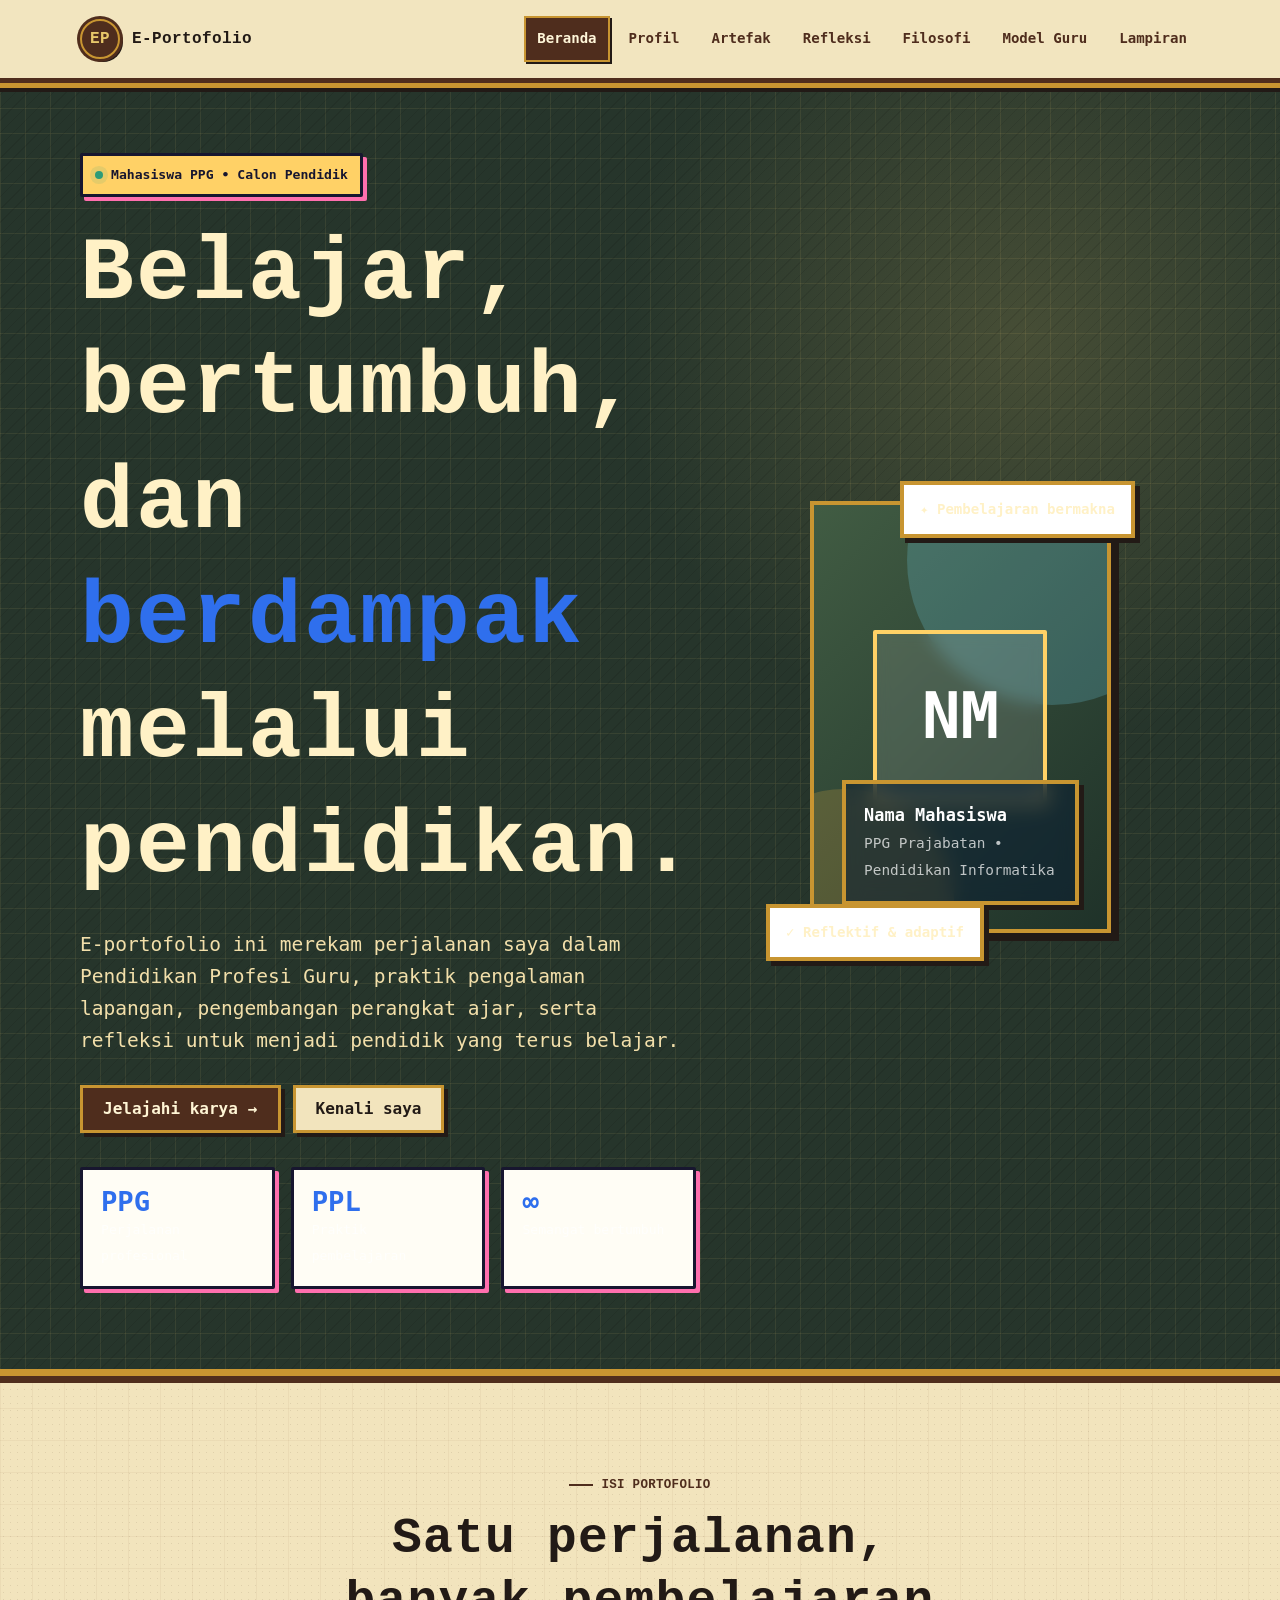
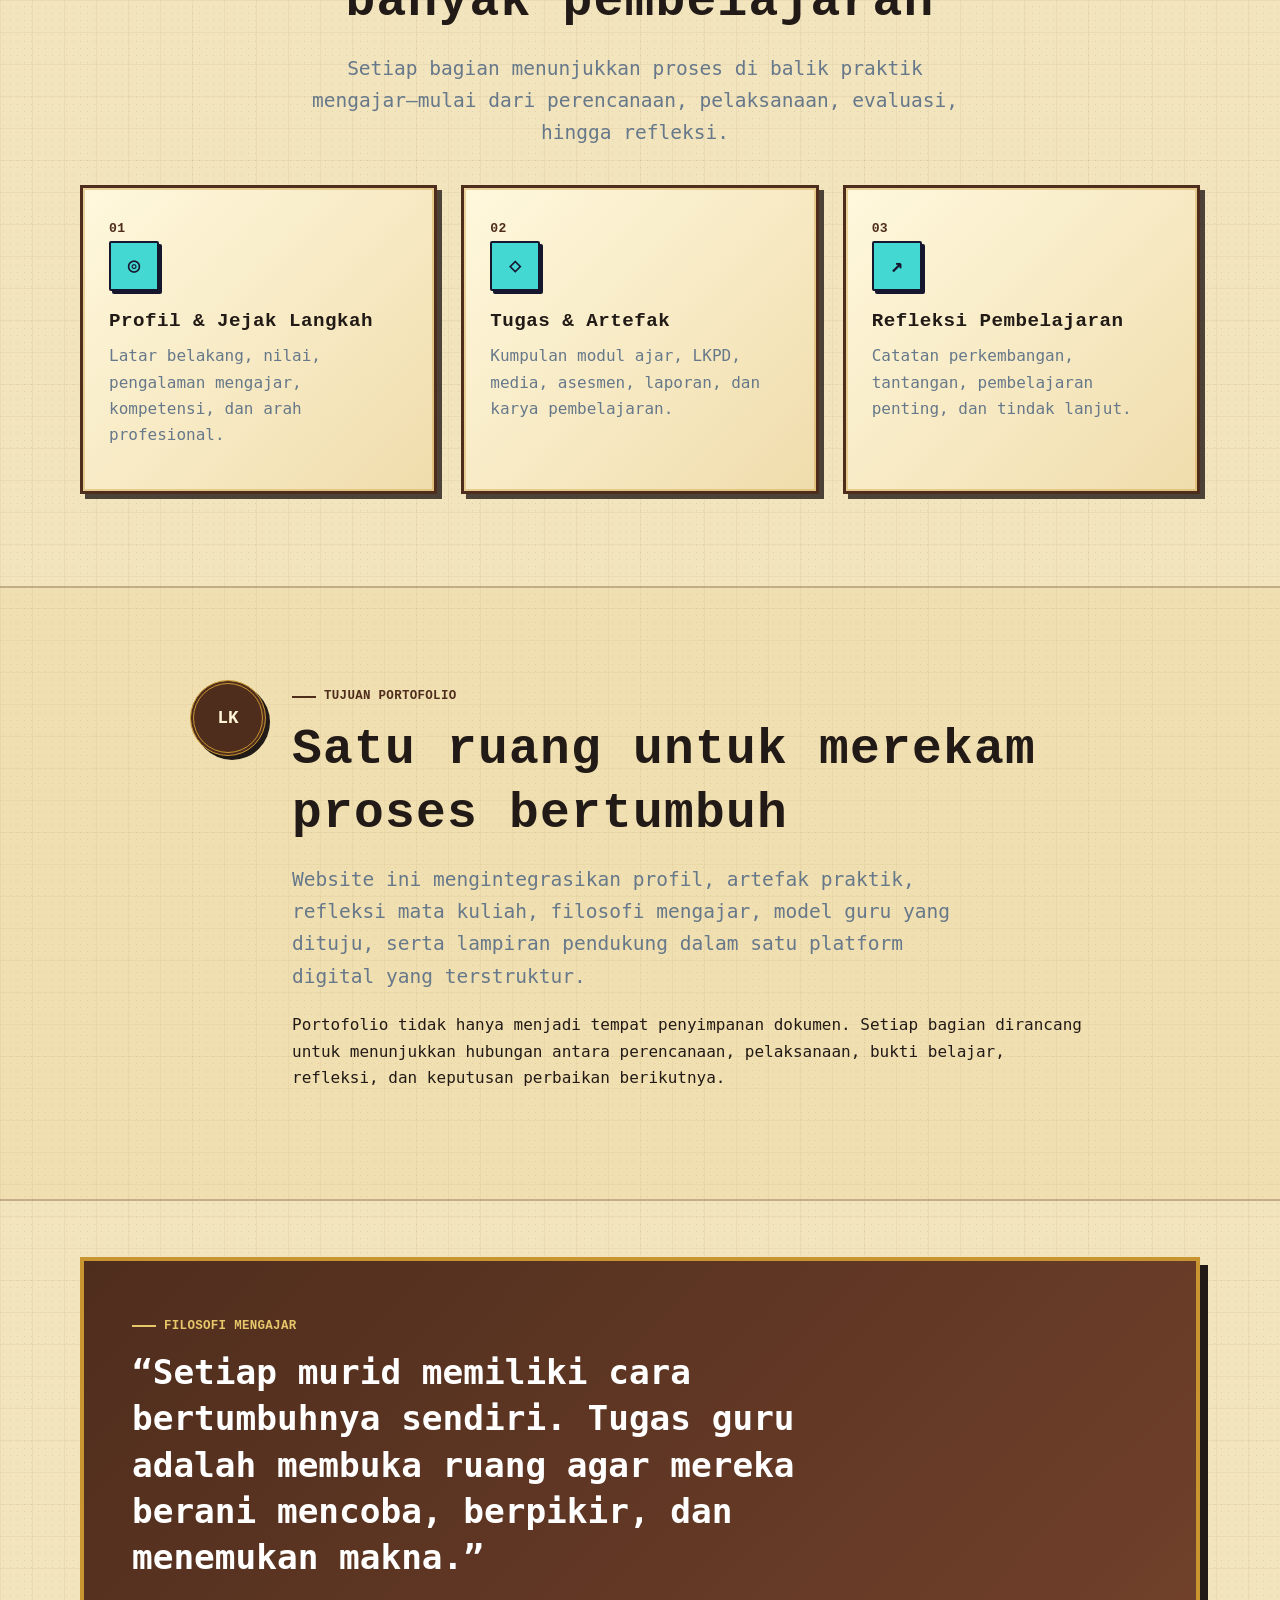
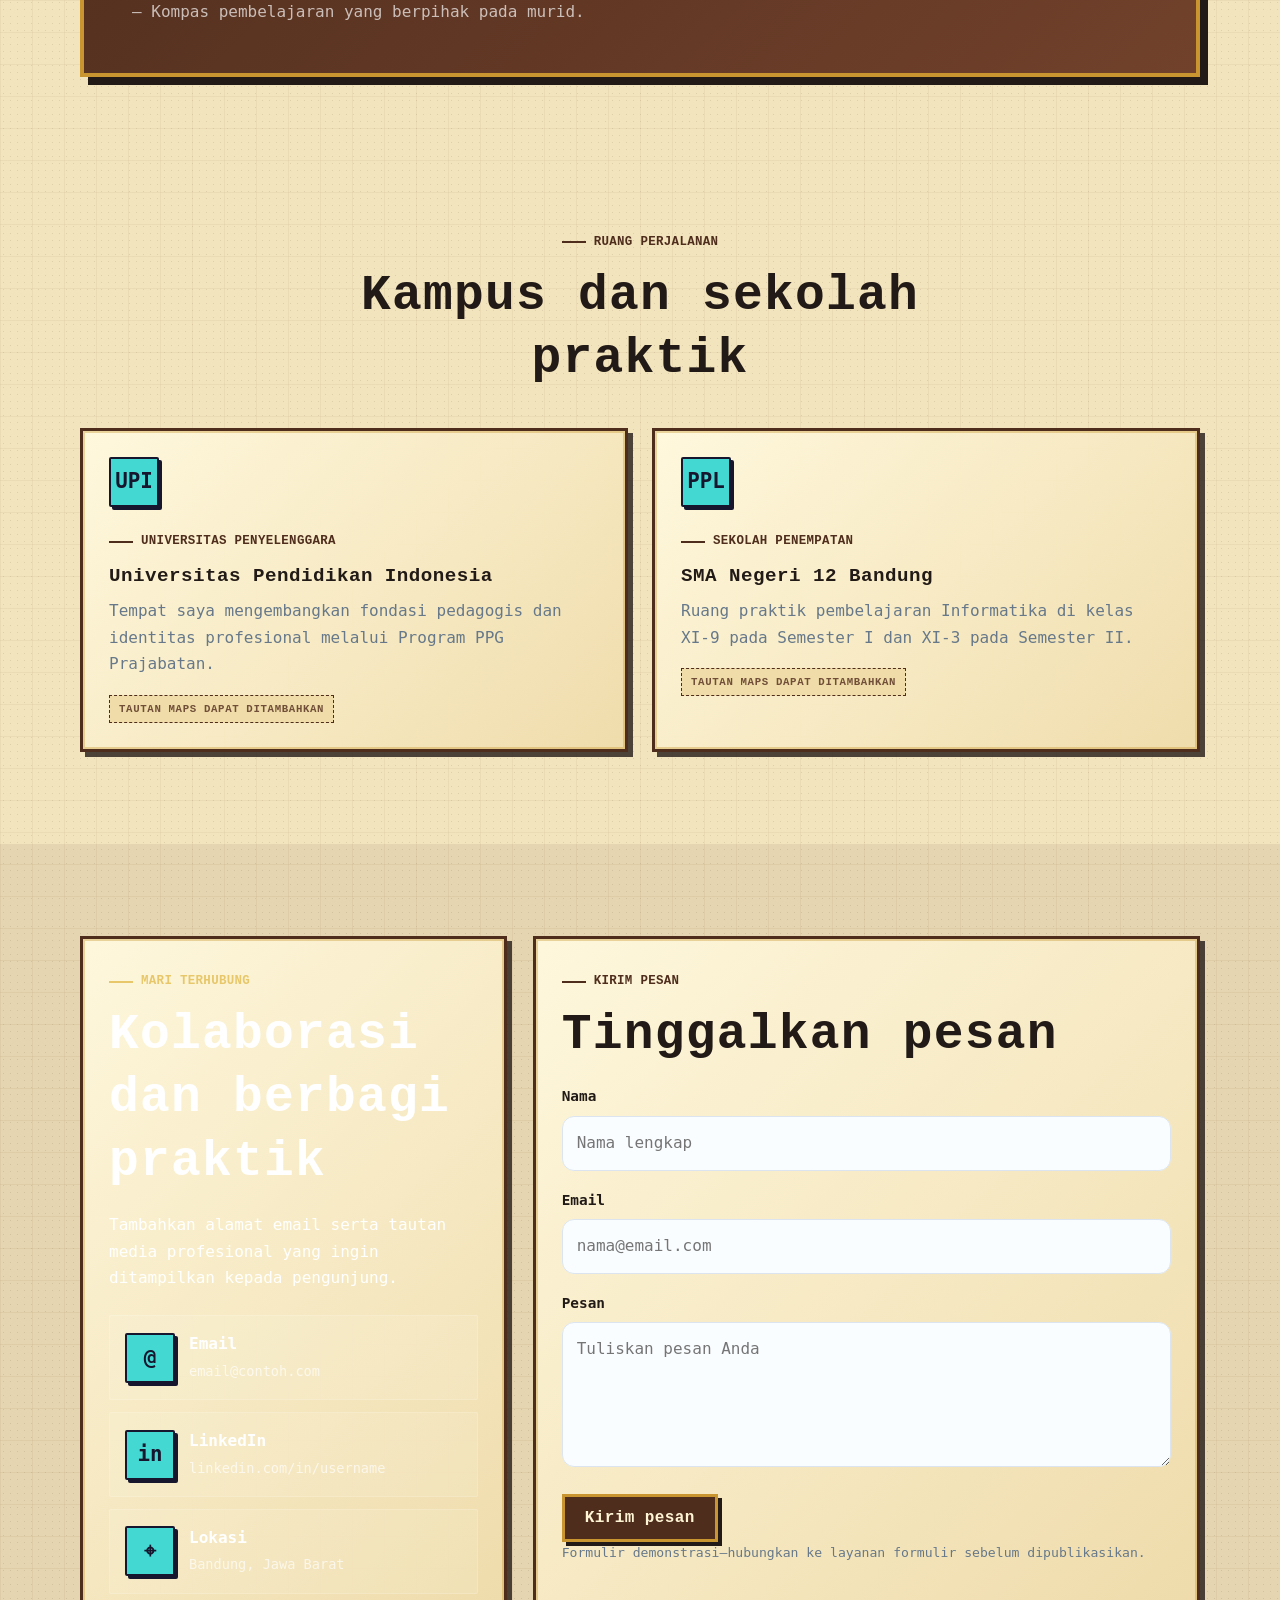
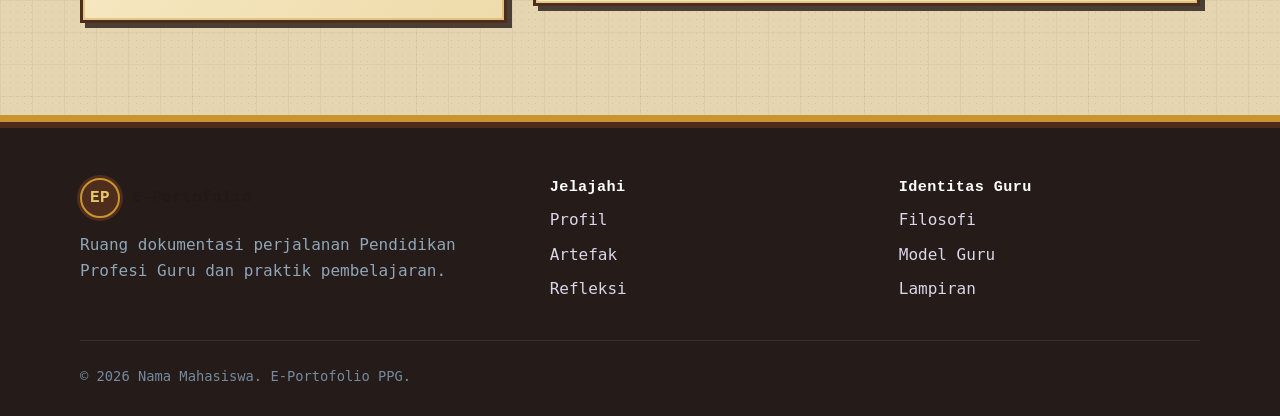
==== index.html @ 3487b361 "Add files via upload" ====
<!doctype html>
<html lang="id">
<head>
  <meta charset="utf-8">
  <meta name="viewport" content="width=device-width, initial-scale=1">
  <meta name="description" content="E-Portofolio PPG dan pengalaman praktik mengajar.">
  <title>Beranda | E-Portofolio PPG</title>
  <link rel="stylesheet" href="assets/css/style.css">
  <script src="assets/js/app.js" defer></script>
</head>
<body class="retro-page">
  <a class="skip-link" href="#main">Lewati ke konten</a>
  <div class="page-transition entering" aria-hidden="true"><div class="transition-mark">EP</div></div>
  <header class="site-header">
    <nav class="container nav-wrap" aria-label="Navigasi utama">
      <a class="brand" href="index.html"><span class="brand-mark">EP</span><span>E-Portofolio</span></a>
      <button class="menu-toggle" type="button" aria-label="Buka menu" aria-expanded="false"><span></span><span></span><span></span></button>
      <ul class="nav-links">
        <li><a class="active" href="index.html">Beranda</a></li><li><a href="profil.html">Profil</a></li><li><a href="artefak.html">Artefak</a></li><li><a href="refleksi.html">Refleksi</a></li><li><a href="filosofi.html">Filosofi</a></li><li><a href="model-guru.html">Model Guru</a></li><li><a href="lampiran.html">Lampiran</a></li>
      </ul>
    </nav>
  </header>

  <main id="main">
    <section class="hero">
      <div class="container hero-grid">
        <div data-reveal>
          <div class="hero-kicker"><span class="status-dot"></span> Mahasiswa PPG • Calon Pendidik</div>
          <h1>Belajar, bertumbuh, dan <span>berdampak</span> melalui pendidikan.</h1>
          <p class="lead">E-portofolio ini merekam perjalanan saya dalam Pendidikan Profesi Guru, praktik pengalaman lapangan, pengembangan perangkat ajar, serta refleksi untuk menjadi pendidik yang terus belajar.</p>
          <div class="actions"><a class="btn btn-primary" href="artefak.html">Jelajahi karya <span aria-hidden="true">→</span></a><a class="btn btn-secondary" href="profil.html">Kenali saya</a></div>
          <div class="stats">
            <div class="stat"><strong>PPG</strong><span>Perjalanan profesional</span></div>
            <div class="stat"><strong>PPL</strong><span>Praktik pembelajaran</span></div>
            <div class="stat"><strong>∞</strong><span>Semangat bertumbuh</span></div>
          </div>
        </div>
        <div class="hero-visual" data-reveal style="--delay:140ms">
          <div class="portrait-card">
            <div class="portrait-placeholder"><div class="portrait-initials">NM</div></div>
            <div class="portrait-caption"><strong>Nama Mahasiswa</strong><span>PPG Prajabatan • Pendidikan Informatika</span></div>
          </div>
          <div class="floating-note note-one">✦ Pembelajaran bermakna</div>
          <div class="floating-note note-two">✓ Reflektif & adaptif</div>
        </div>
      </div>
    </section>

    <section class="section">
      <div class="container">
        <div class="section-heading center" data-reveal><span class="eyebrow">Isi portofolio</span><h2>Satu perjalanan, banyak pembelajaran</h2><p class="lead">Setiap bagian menunjukkan proses di balik praktik mengajar—mulai dari perencanaan, pelaksanaan, evaluasi, hingga refleksi.</p></div>
        <div class="grid-3">
          <a class="card hover-lift" href="profil.html" data-reveal><span class="feature-number">01</span><div class="icon-box">◎</div><h3>Profil & Jejak Langkah</h3><p class="muted">Latar belakang, nilai, pengalaman mengajar, kompetensi, dan arah profesional.</p></a>
          <a class="card hover-lift" href="artefak.html" data-reveal style="--delay:90ms"><span class="feature-number">02</span><div class="icon-box">◇</div><h3>Tugas & Artefak</h3><p class="muted">Kumpulan modul ajar, LKPD, media, asesmen, laporan, dan karya pembelajaran.</p></a>
          <a class="card hover-lift" href="refleksi.html" data-reveal style="--delay:180ms"><span class="feature-number">03</span><div class="icon-box">↗</div><h3>Refleksi Pembelajaran</h3><p class="muted">Catatan perkembangan, tantangan, pembelajaran penting, dan tindak lanjut.</p></a>
        </div>
      </div>
    </section>

    <section class="section portfolio-purpose">
      <div class="container purpose-layout"><div class="journal-seal" data-reveal">LK</div><div data-reveal style="--delay:70ms"><span class="eyebrow">TUJUAN PORTOFOLIO</span><h2>Satu ruang untuk merekam proses bertumbuh</h2><p class="lead">Website ini mengintegrasikan profil, artefak praktik, refleksi mata kuliah, filosofi mengajar, model guru yang dituju, serta lampiran pendukung dalam satu platform digital yang terstruktur.</p><p>Portofolio tidak hanya menjadi tempat penyimpanan dokumen. Setiap bagian dirancang untuk menunjukkan hubungan antara perencanaan, pelaksanaan, bukti belajar, refleksi, dan keputusan perbaikan berikutnya.</p></div></div>
    </section>

    <section class="section-sm">
      <div class="container">
        <div class="quote-panel" data-reveal>
          <span class="eyebrow" style="color:#e7c76a">Filosofi mengajar</span>
          <blockquote>“Setiap murid memiliki cara bertumbuhnya sendiri. Tugas guru adalah membuka ruang agar mereka berani mencoba, berpikir, dan menemukan makna.”</blockquote>
          <p>— Kompas pembelajaran yang berpihak pada murid.</p>
        </div>
      </div>
    </section>

    <section class="section">
      <div class="container">
        <div class="section-heading center" data-reveal><span class="eyebrow">RUANG PERJALANAN</span><h2>Kampus dan sekolah praktik</h2></div><div class="grid-2 location-grid"><article class="card location-card" data-reveal><div class="icon-box">UPI</div><span class="eyebrow">UNIVERSITAS PENYELENGGARA</span><h3>Universitas Pendidikan Indonesia</h3><p class="muted">Tempat saya mengembangkan fondasi pedagogis dan identitas profesional melalui Program PPG Prajabatan.</p><span class="resource-empty">TAUTAN MAPS DAPAT DITAMBAHKAN</span></article><article class="card location-card" data-reveal style="--delay:80ms"><div class="icon-box">PPL</div><span class="eyebrow">SEKOLAH PENEMPATAN</span><h3>SMA Negeri 12 Bandung</h3><p class="muted">Ruang praktik pembelajaran Informatika di kelas XI-9 pada Semester I dan XI-3 pada Semester II.</p><span class="resource-empty">TAUTAN MAPS DAPAT DITAMBAHKAN</span></article></div>
      </div>
    </section>
    <section class="section home-contact"><div class="container contact-grid"><aside class="card contact-panel" data-reveal><span class="eyebrow" style="color:#e7c76a">MARI TERHUBUNG</span><h2>Kolaborasi dan berbagi praktik</h2><p>Tambahkan alamat email serta tautan media profesional yang ingin ditampilkan kepada pengunjung.</p><div class="contact-list"><div class="contact-item"><div class="icon-box" style="margin:0">@</div><div><strong>Email</strong><span>email@contoh.com</span></div></div><div class="contact-item"><div class="icon-box" style="margin:0">in</div><div><strong>LinkedIn</strong><span>linkedin.com/in/username</span></div></div><div class="contact-item"><div class="icon-box" style="margin:0">⌖</div><div><strong>Lokasi</strong><span>Bandung, Jawa Barat</span></div></div></div></aside><div class="card" data-reveal style="--delay:80ms"><span class="eyebrow">KIRIM PESAN</span><h2>Tinggalkan pesan</h2><form id="contact-form"><div class="field"><label for="name">Nama</label><input id="name" name="name" type="text" placeholder="Nama lengkap" required></div><div class="field"><label for="email">Email</label><input id="email" name="email" type="email" placeholder="nama@email.com" required></div><div class="field"><label for="message">Pesan</label><textarea id="message" name="message" placeholder="Tuliskan pesan Anda" required></textarea></div><button class="btn btn-primary" type="submit">Kirim pesan</button><p class="form-note">Formulir demonstrasi—hubungkan ke layanan formulir sebelum dipublikasikan.</p></form></div></div></section>
  </main>

  <footer class="site-footer">
    <div class="container"><div class="footer-grid"><div><a class="brand" href="index.html"><span class="brand-mark">EP</span><span>E-Portofolio</span></a><p>Ruang dokumentasi perjalanan Pendidikan Profesi Guru dan praktik pembelajaran.</p></div><div><h3>Jelajahi</h3><div class="footer-links"><a href="profil.html">Profil</a><a href="artefak.html">Artefak</a><a href="refleksi.html">Refleksi</a></div></div><div><h3>Identitas Guru</h3><div class="footer-links"><a href="filosofi.html">Filosofi</a><a href="model-guru.html">Model Guru</a><a href="lampiran.html">Lampiran</a></div></div></div><div class="copyright">© <span data-year></span> Nama Mahasiswa. E-Portofolio PPG.</div></div>
  </footer>
</body>
</html>
---- assets/css/style.css ----
@font-face {
  font-family: "RetroBit";
  src: local("Press Start 2P"), local("Pixel Operator"), local("OCR A Extended"), local("Lucida Console"), local("Consolas");
  font-display: swap;
  font-style: normal;
  font-weight: 700 900;
}

:root {
  --navy: #102a43;
  --navy-2: #183b56;
  --blue: #2f6fed;
  --blue-soft: #eaf1ff;
  --sky: #72d4ef;
  --amber: #f5b642;
  --paper: #f7f9fc;
  --white: #ffffff;
  --ink: #16324f;
  --muted: #66788a;
  --line: #dce5ef;
  --success: #2c9b78;
  --shadow: 0 20px 60px rgba(16, 42, 67, .12);
  --shadow-sm: 0 10px 30px rgba(16, 42, 67, .09);
  --radius: 22px;
  --container: min(1120px, calc(100% - 40px));
}

* { box-sizing: border-box; }
html { scroll-behavior: smooth; }
body {
  margin: 0;
  color: var(--ink);
  background: var(--paper);
  font-family: Consolas, "Lucida Console", "DejaVu Sans Mono", monospace;
  line-height: 1.65;
  overflow-x: hidden;
}

body::before {
  content: "";
  position: fixed;
  inset: 0;
  pointer-events: none;
  z-index: -2;
  background:
    radial-gradient(circle at 10% 10%, rgba(114, 212, 239, .13), transparent 28%),
    radial-gradient(circle at 90% 20%, rgba(245, 182, 66, .10), transparent 28%),
    linear-gradient(180deg, #fbfdff 0%, #f4f7fb 100%);
}

img { display: block; max-width: 100%; }
a { color: inherit; text-decoration: none; }
button, input, textarea { font: inherit; }
button { cursor: pointer; }

.skip-link {
  position: fixed;
  left: 16px;
  top: -80px;
  z-index: 9999;
  padding: 10px 16px;
  color: white;
  background: var(--navy);
  border-radius: 10px;
  transition: top .2s ease;
}
.skip-link:focus { top: 16px; }

.container { width: var(--container); margin-inline: auto; }
.section { padding: 92px 0; }
.section-sm { padding: 56px 0; }
.section-heading { max-width: 690px; margin-bottom: 36px; }
.section-heading.center { margin-inline: auto; text-align: center; }
.eyebrow {
  display: inline-flex;
  align-items: center;
  gap: 8px;
  margin-bottom: 12px;
  color: var(--blue);
  font-size: .78rem;
  font-weight: 800;
  letter-spacing: .13em;
  text-transform: uppercase;
}
.eyebrow::before { content: ""; width: 24px; height: 2px; background: currentColor; }
h1, h2, h3, p { margin-top: 0; }
h1, h2, h3 { font-family: "RetroBit", "Lucida Console", Consolas, monospace; line-height: 1.28; letter-spacing: .01em; }
h1 { font-size: clamp(2.55rem, 7vw, 5.7rem); margin-bottom: 24px; }
h2 { font-size: clamp(1.85rem, 4vw, 3.1rem); margin-bottom: 18px; }
h3 { font-size: 1.2rem; margin-bottom: 10px; }
.lead { color: var(--muted); font-size: clamp(1.02rem, 2vw, 1.22rem); max-width: 680px; }
.muted { color: var(--muted); }

/* Navigation */
.site-header {
  position: sticky;
  top: 0;
  z-index: 1000;
  border-bottom: 1px solid transparent;
  transition: background .25s ease, border-color .25s ease, box-shadow .25s ease;
}
.site-header.scrolled {
  background: rgba(255, 255, 255, .88);
  border-color: rgba(220, 229, 239, .9);
  box-shadow: 0 8px 28px rgba(16, 42, 67, .07);
  backdrop-filter: blur(16px);
}
.nav-wrap { min-height: 74px; display: flex; align-items: center; justify-content: space-between; gap: 24px; }
.brand { display: flex; align-items: center; gap: 12px; font-weight: 850; letter-spacing: -.02em; }
.brand-mark {
  width: 40px;
  height: 40px;
  display: grid;
  place-items: center;
  color: white;
  background: linear-gradient(145deg, var(--blue), var(--navy));
  border-radius: 13px 13px 13px 4px;
  box-shadow: 0 8px 18px rgba(47, 111, 237, .25);
}
.nav-links { display: flex; align-items: center; gap: 6px; margin: 0; padding: 0; list-style: none; }
.nav-links a { display: block; padding: 9px 11px; color: #53687c; font-size: .88rem; font-weight: 700; border-radius: 10px; }
.nav-links a:hover, .nav-links a.active { color: var(--blue); background: var(--blue-soft); }
.menu-toggle { display: none; width: 44px; height: 44px; border: 0; color: var(--ink); background: white; border-radius: 12px; box-shadow: var(--shadow-sm); }
.menu-toggle span { display: block; width: 20px; height: 2px; margin: 4px auto; background: currentColor; transition: .2s; }

/* Buttons */
.actions { display: flex; flex-wrap: wrap; gap: 12px; margin-top: 28px; }
.btn {
  display: inline-flex;
  align-items: center;
  justify-content: center;
  gap: 10px;
  min-height: 48px;
  padding: 0 20px;
  border: 1px solid transparent;
  border-radius: 14px;
  font-weight: 800;
  transition: transform .2s ease, box-shadow .2s ease, background .2s ease;
}
.btn:hover { transform: translateY(-2px); }
.btn-primary { color: white; background: var(--blue); box-shadow: 0 12px 24px rgba(47, 111, 237, .22); }
.btn-primary:hover { background: #245fd1; }
.btn-secondary { color: var(--navy); background: white; border-color: var(--line); }
.btn-small { min-height: 40px; padding-inline: 15px; border-radius: 11px; font-size: .9rem; }

/* Hero */
.hero { min-height: calc(100vh - 74px); display: grid; align-items: center; padding: 70px 0 80px; }
.hero-grid { display: grid; grid-template-columns: 1.15fr .85fr; align-items: center; gap: 70px; }
.hero h1 span { color: var(--blue); }
.hero-kicker { display: inline-flex; align-items: center; gap: 8px; padding: 8px 12px; margin-bottom: 20px; color: var(--blue); background: var(--blue-soft); border: 1px solid #d5e3ff; border-radius: 999px; font-size: .82rem; font-weight: 800; }
.status-dot { width: 8px; height: 8px; background: var(--success); border-radius: 50%; box-shadow: 0 0 0 5px rgba(44, 155, 120, .12); }
.hero-visual { position: relative; min-height: 480px; }
.portrait-card {
  position: absolute;
  inset: 20px 24px 28px 44px;
  overflow: hidden;
  color: white;
  background: linear-gradient(155deg, #2f6fed 0%, #173d73 62%, #102a43 100%);
  border: 1px solid rgba(255, 255, 255, .15);
  border-radius: 34px;
  box-shadow: var(--shadow);
}
.portrait-card::before, .portrait-card::after { content: ""; position: absolute; border-radius: 50%; }
.portrait-card::before { width: 290px; height: 290px; top: -90px; right: -90px; background: rgba(114, 212, 239, .22); }
.portrait-card::after { width: 220px; height: 220px; left: -80px; bottom: -80px; background: rgba(245, 182, 66, .20); }
.portrait-placeholder { position: absolute; inset: 0; display: grid; place-items: center; }
.portrait-initials { width: 174px; height: 174px; display: grid; place-items: center; font-size: 4rem; font-weight: 900; border: 2px solid rgba(255, 255, 255, .35); border-radius: 50%; background: rgba(255, 255, 255, .12); backdrop-filter: blur(8px); }
.portrait-caption { position: absolute; left: 28px; right: 28px; bottom: 24px; z-index: 2; padding: 18px; background: rgba(9, 30, 51, .56); border: 1px solid rgba(255, 255, 255, .16); border-radius: 18px; backdrop-filter: blur(10px); }
.portrait-caption strong { display: block; font-size: 1.06rem; }
.portrait-caption span { color: rgba(255,255,255,.72); font-size: .9rem; }
.floating-note { position: absolute; z-index: 3; padding: 13px 16px; background: white; border-radius: 14px; box-shadow: var(--shadow-sm); font-size: .88rem; font-weight: 800; animation: float 4s ease-in-out infinite; }
.note-one { top: 0; right: 0; }
.note-two { left: 0; bottom: 0; animation-delay: -2s; }
@keyframes float { 50% { transform: translateY(-9px); } }

/* Page headers */
.page-hero { position: relative; overflow: hidden; padding: 92px 0 76px; color: white; background: linear-gradient(135deg, var(--navy) 0%, #204d87 64%, #2f6fed 100%); }
.page-hero::after { content: ""; position: absolute; width: 430px; height: 430px; right: -120px; top: -220px; border: 70px solid rgba(255,255,255,.06); border-radius: 50%; }
.page-hero .container { position: relative; z-index: 1; }
.page-hero h1 { max-width: 850px; font-size: clamp(2.5rem, 6vw, 4.8rem); margin-bottom: 18px; }
.page-hero .lead { color: rgba(255,255,255,.76); }
.breadcrumbs { display: flex; flex-wrap: wrap; gap: 8px; margin-bottom: 22px; color: rgba(255,255,255,.72); font-size: .86rem; font-weight: 700; }
.breadcrumbs a:hover { color: white; }

/* Cards and grids */
.grid-2 { display: grid; grid-template-columns: repeat(2, minmax(0,1fr)); gap: 24px; }
.grid-3 { display: grid; grid-template-columns: repeat(3, minmax(0,1fr)); gap: 24px; }
.grid-4 { display: grid; grid-template-columns: repeat(4, minmax(0,1fr)); gap: 20px; }
.card { padding: 26px; background: rgba(255,255,255,.88); border: 1px solid rgba(220,229,239,.9); border-radius: var(--radius); box-shadow: var(--shadow-sm); }
.card.hover-lift { transition: transform .25s ease, box-shadow .25s ease, border-color .25s ease; }
.card.hover-lift:hover { transform: translateY(-7px); border-color: #bfd2fa; box-shadow: var(--shadow); }
.icon-box { width: 50px; height: 50px; display: grid; place-items: center; margin-bottom: 18px; color: var(--blue); background: var(--blue-soft); border-radius: 15px; font-size: 1.3rem; font-weight: 900; }
.stats { display: grid; grid-template-columns: repeat(3, 1fr); gap: 16px; margin-top: 34px; }
.stat { padding: 18px; background: white; border: 1px solid var(--line); border-radius: 16px; }
.stat strong { display: block; color: var(--blue); font-size: 1.7rem; line-height: 1; }
.stat span { color: var(--muted); font-size: .82rem; }
.tag-list { display: flex; flex-wrap: wrap; gap: 8px; }
.tag { display: inline-flex; padding: 6px 10px; color: #315b8a; background: #eef4ff; border-radius: 999px; font-size: .78rem; font-weight: 750; }

/* Home */
.feature-number { color: var(--amber); font-size: .82rem; font-weight: 900; letter-spacing: .12em; }
.quote-panel { position: relative; overflow: hidden; padding: 48px; color: white; background: linear-gradient(135deg, var(--navy), #214f8a); border-radius: 30px; box-shadow: var(--shadow); }
.quote-panel blockquote { max-width: 800px; margin: 0; font-size: clamp(1.35rem, 3vw, 2.15rem); font-weight: 750; line-height: 1.35; }
.quote-panel p { margin: 18px 0 0; color: rgba(255,255,255,.68); }

/* Profile */
.profile-layout { display: grid; grid-template-columns: .72fr 1.28fr; gap: 36px; align-items: start; }
.profile-photo { min-height: 440px; display: grid; place-items: center; color: white; background: linear-gradient(145deg, var(--blue), var(--navy)); border-radius: 28px; box-shadow: var(--shadow); }
.profile-photo span { width: 160px; height: 160px; display: grid; place-items: center; border: 2px solid rgba(255,255,255,.4); border-radius: 50%; font-size: 3.8rem; font-weight: 900; }
.info-list { display: grid; gap: 0; margin: 0; }
.info-row { display: grid; grid-template-columns: 155px 1fr; gap: 18px; padding: 15px 0; border-bottom: 1px solid var(--line); }
.info-row dt { color: var(--muted); font-weight: 700; }
.info-row dd { margin: 0; font-weight: 750; }
.skill { margin-bottom: 18px; }
.skill-head { display: flex; justify-content: space-between; margin-bottom: 7px; font-size: .9rem; font-weight: 750; }
.skill-bar { height: 9px; overflow: hidden; background: #e8eef5; border-radius: 20px; }
.skill-bar span { display: block; width: var(--level); height: 100%; background: linear-gradient(90deg, var(--blue), var(--sky)); border-radius: inherit; transform-origin: left; }

/* Timeline */
.timeline { position: relative; max-width: 840px; margin-inline: auto; }
.timeline::before { content: ""; position: absolute; left: 18px; top: 8px; bottom: 8px; width: 2px; background: var(--line); }
.timeline-item { position: relative; padding-left: 58px; margin-bottom: 28px; }
.timeline-dot { position: absolute; left: 7px; top: 18px; width: 24px; height: 24px; background: white; border: 6px solid var(--blue); border-radius: 50%; box-shadow: 0 0 0 5px var(--blue-soft); }
.timeline-meta { color: var(--blue); font-size: .82rem; font-weight: 850; text-transform: uppercase; letter-spacing: .08em; }
.role-grid { display: grid; grid-template-columns: repeat(4,1fr); gap: 16px; margin-top: 22px; }
.role { padding: 16px; background: #f3f7ff; border-radius: 14px; font-size: .9rem; }

/* Artifacts */
.filter-bar { display: flex; flex-wrap: wrap; gap: 9px; margin-bottom: 28px; }
.filter-btn { padding: 9px 15px; color: var(--muted); background: white; border: 1px solid var(--line); border-radius: 999px; font-weight: 750; }
.filter-btn:hover, .filter-btn.active { color: white; background: var(--blue); border-color: var(--blue); }
.artifact-card { display: flex; flex-direction: column; }
.artifact-cover { position: relative; min-height: 170px; display: grid; place-items: center; margin: -26px -26px 22px; overflow: hidden; color: white; background: linear-gradient(145deg, #2f6fed, #102a43); border-radius: var(--radius) var(--radius) 0 0; }
.artifact-cover::after { content: ""; position: absolute; width: 120px; height: 120px; right: -32px; bottom: -45px; border: 28px solid rgba(255,255,255,.10); border-radius: 50%; }
.artifact-cover span { font-size: 2.1rem; font-weight: 900; opacity: .9; }
.artifact-card .actions { margin-top: auto; padding-top: 16px; }
.artifact-card.is-hidden { display: none; }

/* Reflection */
.reflection-block { padding: 32px; border-left: 5px solid var(--blue); }
.reflection-number { display: block; margin-bottom: 12px; color: var(--blue); font-size: 2rem; font-weight: 900; }
.growth-map { display: grid; grid-template-columns: repeat(3,1fr); gap: 18px; }
.growth-step { position: relative; padding: 24px; background: white; border: 1px solid var(--line); border-radius: 18px; }
.growth-step:not(:last-child)::after { content: "→"; position: absolute; right: -16px; top: 50%; z-index: 2; width: 32px; height: 32px; display: grid; place-items: center; color: var(--blue); background: white; border: 1px solid var(--line); border-radius: 50%; transform: translateY(-50%); }

/* Semester reflection selector — retro pixel edition */
.retro-page {
  --retro-ink: #17162f;
  --retro-purple: #5b3fc0;
  --retro-cyan: #43d9d2;
  --retro-pink: #ff6fae;
  --retro-yellow: #ffd166;
  background-color: #f6f1df;
  background-image:
    linear-gradient(rgba(23,22,47,.045) 1px, transparent 1px),
    linear-gradient(90deg, rgba(23,22,47,.045) 1px, transparent 1px);
  background-size: 18px 18px;
}
.retro-page h1, .retro-page h2, .retro-page h3, .retro-page .brand,
.retro-page .feature-number, .retro-page .eyebrow, .retro-page button {
  font-family: "RetroBit", "Lucida Console", Consolas, monospace;
}
.retro-page .page-hero {
  background: var(--retro-ink);
  border-bottom: 8px solid var(--retro-cyan);
  box-shadow: 0 8px 0 var(--retro-pink);
}
.retro-page .page-hero::before {
  content: "";
  position: absolute;
  inset: 0;
  background: repeating-linear-gradient(0deg, transparent 0 5px, rgba(255,255,255,.035) 5px 6px);
  pointer-events: none;
}
.retro-page .page-hero::after { border-radius: 0; border-color: rgba(67,217,210,.1); transform: rotate(45deg); }
.retro-page .brand-mark, .retro-page .btn, .retro-page .cta { border-radius: 2px; }
.retro-page .brand-mark { color: var(--retro-ink); background: var(--retro-yellow); border: 2px solid var(--retro-ink); box-shadow: 4px 4px 0 var(--retro-pink); }
.retro-page .btn { border: 3px solid var(--retro-ink); box-shadow: 5px 5px 0 var(--retro-ink); }
.retro-page .btn:hover { transform: translate(3px,3px); box-shadow: 2px 2px 0 var(--retro-ink); }
.retro-page .cta { background: var(--retro-purple); border: 4px solid var(--retro-ink); box-shadow: 8px 8px 0 var(--retro-cyan); }
.retro-page .site-header.scrolled { background: rgba(246,241,223,.94); border-bottom: 3px solid var(--retro-ink); box-shadow: 0 5px 0 var(--retro-yellow); }
.retro-page .site-header { background: rgba(246,241,223,.96); border-bottom: 3px solid var(--retro-ink); }
.retro-page .nav-wrap { min-height: 78px; }
.retro-page .nav-links a { color: var(--retro-ink); border: 2px solid transparent; border-radius: 2px; }
.retro-page .nav-links a:hover, .retro-page .nav-links a.active { color: var(--retro-ink); background: var(--retro-yellow); border-color: var(--retro-ink); box-shadow: 3px 3px 0 var(--retro-pink); }
.retro-page .menu-toggle { color: var(--retro-ink); border: 3px solid var(--retro-ink); border-radius: 2px; box-shadow: 4px 4px 0 var(--retro-cyan); }
.retro-page .hero { position: relative; color: white; background-color: var(--retro-ink); background-image: linear-gradient(rgba(67,217,210,.08) 1px,transparent 1px),linear-gradient(90deg,rgba(67,217,210,.08) 1px,transparent 1px); background-size: 24px 24px; border-bottom: 8px solid var(--retro-cyan); box-shadow: 0 8px 0 var(--retro-pink); }
.retro-page .hero::after { content: ""; position: absolute; inset: 0; background: repeating-linear-gradient(0deg,transparent 0 5px,rgba(255,255,255,.025) 5px 6px); pointer-events: none; }
.retro-page .hero .container { position: relative; z-index: 1; }
.retro-page .hero .lead, .retro-page .hero .stat span { color: rgba(255,255,255,.72); }
.retro-page .hero-kicker { color: var(--retro-ink); background: var(--retro-yellow); border: 3px solid var(--retro-ink); border-radius: 2px; box-shadow: 4px 4px 0 var(--retro-pink); }
.retro-page .portrait-card, .retro-page .portrait-caption, .retro-page .floating-note { border-radius: 2px; border: 4px solid var(--retro-ink); box-shadow: 8px 8px 0 var(--retro-cyan); }
.retro-page .portrait-card { background: linear-gradient(135deg,var(--retro-purple),var(--retro-ink)); }
.retro-page .portrait-initials { border-radius: 2px; border: 4px solid var(--retro-yellow); }
.retro-page .stat { color: var(--retro-ink); background: #fffdf5; border: 3px solid var(--retro-ink); border-radius: 2px; box-shadow: 4px 4px 0 var(--retro-pink); }
.retro-page .icon-box, .retro-page .tag, .retro-page .role { border-radius: 2px; border: 2px solid var(--retro-ink); }
.retro-page .icon-box { color: var(--retro-ink); background: var(--retro-cyan); box-shadow: 3px 3px 0 var(--retro-ink); }
.retro-page .tag { color: var(--retro-ink); background: var(--retro-yellow); }
.retro-page main > .section[style*="background"] { background: #e8e1c7 !important; border-block: 3px solid var(--retro-ink); }
.retro-page .quote-panel { border: 4px solid var(--retro-ink); border-radius: 2px; background: var(--retro-purple); box-shadow: 8px 8px 0 var(--retro-cyan); }
.retro-page .profile-photo { border: 4px solid var(--retro-ink); border-radius: 2px; background: var(--retro-purple); box-shadow: 8px 8px 0 var(--retro-pink); }
.retro-page .profile-photo span { border-radius: 2px; border: 4px solid var(--retro-yellow); }
.retro-page .timeline::before { width: 4px; background: var(--retro-ink); }
.retro-page .timeline-dot { border-radius: 2px; border-color: var(--retro-purple); box-shadow: 4px 4px 0 var(--retro-cyan); }
.retro-page .artifact-cover, .retro-page .certificate-card, .retro-page .certificate-paper, .retro-page .gallery-item, .retro-page .lightbox img, .retro-page .contact-item, .retro-page input, .retro-page textarea { border-radius: 2px; }
.retro-page .artifact-cover { border-bottom: 4px solid var(--retro-ink); }
.retro-page .gallery-item { border: 4px solid var(--retro-ink); box-shadow: 7px 7px 0 var(--retro-purple); }
.retro-page .filter-btn { color: var(--retro-ink); background: #fffdf5; border: 3px solid var(--retro-ink); border-radius: 2px; box-shadow: 3px 3px 0 var(--retro-ink); }
.retro-page .filter-btn:hover, .retro-page .filter-btn.active { color: white; background: var(--retro-purple); border-color: var(--retro-ink); }
.retro-page .site-footer { color: #d9d6e8; background: var(--retro-ink); border-top: 8px solid var(--retro-cyan); box-shadow: inset 0 8px 0 var(--retro-pink); }
.retro-page .card { border: 3px solid var(--retro-ink); border-radius: 4px; box-shadow: 7px 7px 0 var(--retro-ink); }
.retro-page .eyebrow { color: var(--retro-purple); }
.retro-page .course-picker-heading { margin-bottom: 22px; }
.course-filter-grid { display: grid; grid-template-columns: repeat(3,minmax(0,1fr)); gap: 18px; margin-bottom: 32px; }
.course-filter-card {
  position: relative;
  min-height: 150px;
  padding: 20px;
  color: var(--retro-ink);
  background: #fffdf5;
  border: 3px solid var(--retro-ink);
  border-radius: 3px;
  box-shadow: 7px 7px 0 var(--retro-ink);
  text-align: left;
  transition: transform .14s steps(2,end), box-shadow .14s steps(2,end), background .14s steps(2,end);
}
.course-filter-card::after {
  content: "";
  position: absolute;
  right: 12px;
  top: 12px;
  width: 12px;
  height: 12px;
  background: var(--retro-pink);
  box-shadow: -12px 12px 0 var(--retro-yellow), 0 24px 0 var(--retro-cyan);
}
.course-filter-card:hover { transform: translate(3px,3px); box-shadow: 4px 4px 0 var(--retro-ink); background: #fff8d8; }
.course-filter-card.active, .course-filter-card[aria-pressed="true"] { color: white; background: var(--retro-purple); box-shadow: 7px 7px 0 var(--retro-cyan); }
.course-filter-card:focus-visible { outline: 4px solid var(--retro-yellow); outline-offset: 5px; }
.course-filter-card .course-mini-code { display: inline-block; margin-bottom: 24px; padding: 5px 8px; color: var(--retro-ink); background: var(--retro-yellow); border: 2px solid var(--retro-ink); font-size: .75rem; font-weight: 900; }
.course-filter-card strong { display: block; max-width: 85%; font-size: .95rem; line-height: 1.3; }
.course-filter-card small { display: block; margin-top: 8px; color: #655f73; font-family: Inter,ui-sans-serif,system-ui,sans-serif; }
.course-filter-card.active small { color: rgba(255,255,255,.78); }
.filter-status { width: fit-content; margin: 0 0 28px auto; padding: 8px 12px; color: var(--retro-ink); background: var(--retro-cyan); border: 2px solid var(--retro-ink); box-shadow: 4px 4px 0 var(--retro-ink); font-family: "Courier New",monospace; font-size: .8rem; font-weight: 900; }
.reflection-course { animation: courseIn .34s steps(5,end); scroll-margin-top: 100px; }
.reflection-course[hidden] { display: none !important; }
@keyframes courseIn { from { opacity: 0; transform: translateY(18px); clip-path: inset(0 0 100% 0); } to { opacity: 1; transform: none; clip-path: inset(0); } }
.course-heading { display: grid; grid-template-columns: auto 1fr; gap: 20px; align-items: center; margin-bottom: 26px; }
.course-code { width: 74px; height: 74px; display: grid; place-items: center; color: var(--retro-ink); background: var(--retro-yellow); border: 4px solid var(--retro-ink); border-radius: 2px; box-shadow: 6px 6px 0 var(--retro-pink); font-family: "Courier New",monospace; font-size: 1.05rem; font-weight: 900; }
.course-heading h2 { margin-bottom: 6px; }
.four-c-grid { display: grid; grid-template-columns: repeat(2,minmax(0,1fr)); gap: 20px; }
.four-c-card { position: relative; overflow: hidden; }
.four-c-card::before { content: attr(data-letter); position: absolute; right: 15px; top: -18px; color: rgba(91,63,192,.08); font-family: "Courier New",monospace; font-size: 6rem; font-weight: 950; line-height: 1; }
.four-c-card > * { position: relative; z-index: 1; }
.retro-page .four-c-card:nth-child(1) { border-top-color: var(--retro-pink); }
.retro-page .four-c-card:nth-child(2) { border-top-color: var(--retro-cyan); }
.retro-page .four-c-card:nth-child(3) { border-top-color: var(--retro-yellow); }
.retro-page .four-c-card:nth-child(4) { border-top-color: var(--retro-purple); }
.reflection-note { margin-top: 28px; padding: 20px 22px; color: var(--retro-ink); background: #fff8d8; border: 3px dashed var(--retro-purple); border-radius: 2px; }
.selector-help { margin-bottom: 24px; color: var(--muted); font-size: .88rem; }

/* Gallery */
.gallery { columns: 3 280px; column-gap: 20px; }
.gallery-item { position: relative; margin: 0 0 20px; break-inside: avoid; overflow: hidden; background: #dce7f4; border-radius: 20px; box-shadow: var(--shadow-sm); cursor: zoom-in; }
.gallery-item img { width: 100%; min-height: 220px; object-fit: cover; transition: transform .45s ease, filter .45s ease; }
.gallery-item:hover img { transform: scale(1.035); filter: brightness(.8); }
.gallery-caption { position: absolute; inset: auto 0 0; padding: 36px 18px 16px; color: white; background: linear-gradient(transparent, rgba(8,27,45,.84)); transform: translateY(12px); opacity: 0; transition: .3s ease; }
.gallery-item:hover .gallery-caption { transform: none; opacity: 1; }
.lightbox { position: fixed; inset: 0; z-index: 2000; display: grid; place-items: center; padding: 24px; background: rgba(5,18,31,.9); opacity: 0; visibility: hidden; transition: .25s ease; }
.lightbox.open { opacity: 1; visibility: visible; }
.lightbox img { max-width: min(1000px, 92vw); max-height: 82vh; border-radius: 16px; }
.lightbox-close { position: absolute; top: 22px; right: 22px; width: 46px; height: 46px; color: white; background: rgba(255,255,255,.12); border: 1px solid rgba(255,255,255,.22); border-radius: 50%; font-size: 1.4rem; }

/* Certificates */
.certificate-card { padding: 0; overflow: hidden; }
.certificate-preview { aspect-ratio: 1.42; display: grid; place-items: center; padding: 20px; background: linear-gradient(135deg, #e9f0fb, white); border-bottom: 1px solid var(--line); }
.certificate-paper { width: 88%; height: 78%; display: grid; place-items: center; color: #315b8a; background: #fff; border: 8px double #b8cae6; box-shadow: 0 10px 22px rgba(16,42,67,.12); font-family: Georgia, serif; text-align: center; }
.certificate-content { padding: 24px; }

/* Contact */
.contact-grid { display: grid; grid-template-columns: .78fr 1.22fr; gap: 26px; align-items: start; }
.contact-list { display: grid; gap: 12px; margin-top: 24px; }
.contact-item { display: flex; gap: 14px; align-items: center; padding: 15px; background: rgba(255,255,255,.1); border: 1px solid rgba(255,255,255,.15); border-radius: 14px; }
.contact-item strong { display: block; }
.contact-item span { color: rgba(255,255,255,.68); font-size: .85rem; }
.contact-panel { color: white; background: linear-gradient(145deg, var(--navy), #214f8a); }
.field { margin-bottom: 18px; }
.field label { display: block; margin-bottom: 7px; font-size: .9rem; font-weight: 750; }
.field input, .field textarea { width: 100%; padding: 13px 14px; color: var(--ink); background: #fafdff; border: 1px solid var(--line); border-radius: 12px; outline: none; }
.field input:focus, .field textarea:focus { border-color: var(--blue); box-shadow: 0 0 0 4px rgba(47,111,237,.10); }
.field textarea { min-height: 145px; resize: vertical; }
.form-note { color: var(--muted); font-size: .82rem; }
.toast { position: fixed; right: 22px; bottom: 22px; z-index: 3000; padding: 14px 18px; color: white; background: var(--success); border-radius: 12px; box-shadow: var(--shadow); transform: translateY(30px); opacity: 0; transition: .25s ease; }
.toast.show { transform: none; opacity: 1; }

/* CTA and footer */
.cta { display: flex; align-items: center; justify-content: space-between; gap: 30px; padding: 38px; color: white; background: linear-gradient(135deg, var(--blue), var(--navy)); border-radius: 26px; box-shadow: var(--shadow); }
.cta h2 { margin-bottom: 8px; font-size: clamp(1.5rem,3vw,2.2rem); }
.cta p { margin-bottom: 0; color: rgba(255,255,255,.72); }
.cta .btn-secondary { flex: 0 0 auto; }
.site-footer { padding: 56px 0 28px; color: #c0cfdd; background: #0b2135; }
.footer-grid { display: grid; grid-template-columns: 1.4fr 1fr 1fr; gap: 48px; padding-bottom: 38px; }
.site-footer .brand { color: white; margin-bottom: 14px; }
.site-footer p { max-width: 430px; color: #8fa5b8; }
.site-footer h3 { color: white; font-size: .95rem; }
.footer-links { display: grid; gap: 8px; }
.footer-links a:hover { color: white; }
.copyright { padding-top: 24px; border-top: 1px solid rgba(255,255,255,.1); color: #738a9f; font-size: .86rem; }

/* Reveal and page transitions */
[data-reveal] { opacity: 0; transform: translateY(26px); transition: opacity .7s cubic-bezier(.2,.7,.2,1), transform .7s cubic-bezier(.2,.7,.2,1); transition-delay: var(--delay, 0ms); }
[data-reveal].revealed { opacity: 1; transform: none; }
.page-transition { position: fixed; inset: 0; z-index: 9998; display: grid; grid-template-columns: repeat(10,1fr); grid-template-rows: repeat(7,1fr); color: white; pointer-events: none; }
.page-transition .pixel { background: #17162f; transform: scale(0); transition: transform .18s steps(2,end); transition-delay: var(--pixel-delay); }
.page-transition .pixel:nth-child(3n) { background: #5b3fc0; }
.page-transition .pixel:nth-child(5n) { background: #ff6fae; }
.page-transition .pixel:nth-child(7n) { background: #43d9d2; }
.page-transition.active, .page-transition.entering { pointer-events: all; }
.page-transition.active .pixel { transform: scale(1.05); }
.page-transition.entering .pixel { transform: scale(1.05); transition: none; }
.transition-mark { position: fixed; left: 50%; top: 50%; z-index: 2; width: 64px; height: 64px; display: grid; place-items: center; color: #17162f; background: #ffd166; border: 4px solid #17162f; border-radius: 2px; box-shadow: 7px 7px 0 #ff6fae; font-family: "Courier New",monospace; font-size: 1.2rem; font-weight: 900; opacity: 0; transform: translate(-50%,-50%) scale(0); transition: opacity .12s linear .28s, transform .12s steps(2,end) .28s; }
.page-transition.active .transition-mark { opacity: 1; transform: translate(-50%,-50%) scale(1); transition-delay: .28s; }
.page-transition.entering .transition-mark { opacity: 1; transform: translate(-50%,-50%) scale(1); transition: none; }
@keyframes pulse { 50% { transform: scale(.92); opacity: .72; } }
.skeleton { background: linear-gradient(90deg,#e5ebf2 25%,#f5f8fb 45%,#e5ebf2 65%); background-size: 200% 100%; animation: shimmer 1.3s infinite; }
@keyframes shimmer { to { background-position: -200% 0; } }

@media (prefers-reduced-motion: reduce) {
  *, *::before, *::after { scroll-behavior: auto !important; animation-duration: .01ms !important; animation-iteration-count: 1 !important; transition-duration: .01ms !important; }
  [data-reveal] { opacity: 1; transform: none; }
}

@media (max-width: 980px) {
  .menu-toggle { display: block; }
  .nav-links { position: fixed; top: 72px; left: 20px; right: 20px; display: grid; max-height: 0; overflow: hidden; background: rgba(255,255,255,.98); border-radius: 18px; box-shadow: var(--shadow); transition: max-height .35s ease, padding .35s ease; }
  .nav-links.open { max-height: 620px; padding: 12px; border: 1px solid var(--line); }
  .nav-links a { padding: 12px 14px; }
  .retro-page .nav-links { background: #f6f1df; border: 3px solid var(--retro-ink); border-radius: 2px; box-shadow: 7px 7px 0 var(--retro-cyan); }
  .hero { min-height: auto; }
  .hero-grid, .profile-layout, .contact-grid { grid-template-columns: 1fr; }
  .hero-visual { max-width: 600px; width: 100%; margin-inline: auto; }
  .grid-4 { grid-template-columns: repeat(2,1fr); }
  .role-grid { grid-template-columns: repeat(2,1fr); }
}

@media (max-width: 720px) {
  :root { --container: min(100% - 28px, 1120px); --radius: 18px; }
  .section { padding: 68px 0; }
  .grid-2, .grid-3, .grid-4, .growth-map { grid-template-columns: 1fr; }
  .course-filter-grid, .four-c-grid { grid-template-columns: 1fr; }
  .filter-status { text-align: left; }
  .course-heading { grid-template-columns: 1fr; }
  .hero-grid { gap: 42px; }
  .hero-visual { min-height: 400px; }
  .portrait-card { inset: 18px 8px 26px 18px; }
  .floating-note { font-size: .77rem; }
  .page-hero { padding: 70px 0 56px; }
  .stats { grid-template-columns: 1fr; }
  .info-row { grid-template-columns: 1fr; gap: 4px; }
  .quote-panel { padding: 30px; }
  .growth-step:not(:last-child)::after { display: none; }
  .cta { align-items: flex-start; flex-direction: column; padding: 28px; }
  .footer-grid { grid-template-columns: 1fr; gap: 28px; }
  .gallery-caption { opacity: 1; transform: none; }
}

/* RPG adventure journal — global visual direction */
.retro-page {
  --rpg-ink: #221a16;
  --rpg-leather: #4f2d1d;
  --rpg-gold: #c89531;
  --rpg-amber: #e7c76a;
  --rpg-parchment: #f2e4bd;
  --rpg-moss: #415c43;
  --rpg-plum: #513247;
  background-color: var(--rpg-parchment);
  background-image: radial-gradient(rgba(75,45,29,.11) .8px, transparent .9px), linear-gradient(90deg, rgba(112,73,31,.055) 1px, transparent 1px), linear-gradient(rgba(112,73,31,.055) 1px, transparent 1px);
  background-size: 7px 7px, 32px 32px, 32px 32px;
  color: var(--rpg-ink);
}
.retro-page h1, .retro-page h2, .retro-page h3, .retro-page .brand, .retro-page .feature-number, .retro-page .eyebrow, .retro-page button {
  font-family: RetroBit, Consolas, "Lucida Console", monospace;
  letter-spacing: .025em;
}
.retro-page .site-header, .retro-page .site-header.scrolled {
  background: rgba(242,228,189,.96);
  border-bottom: 5px solid var(--rpg-leather);
  box-shadow: 0 5px 0 var(--rpg-gold), 0 9px 0 var(--rpg-ink);
}
.retro-page .brand { color: var(--rpg-ink); }
.retro-page .brand-mark {
  color: var(--rpg-amber);
  background: var(--rpg-leather);
  border: 2px solid var(--rpg-gold);
  border-radius: 50%;
  box-shadow: 0 0 0 3px var(--rpg-leather), 3px 3px 0 var(--rpg-ink);
}
.retro-page .nav-links a { color: var(--rpg-leather); border-radius: 0; }
.retro-page .nav-links a:hover, .retro-page .nav-links a.active {
  color: #fff6d9; background: var(--rpg-leather); border: 2px solid var(--rpg-gold); box-shadow: 2px 2px 0 var(--rpg-ink);
}
.retro-page .page-hero, .retro-page .hero {
  color: #fff1c6;
  background-color: #26352b;
  background-image: linear-gradient(rgba(255,217,122,.08) 1px, transparent 1px), linear-gradient(90deg, rgba(255,217,122,.08) 1px, transparent 1px), radial-gradient(circle at 80% 20%, rgba(231,199,106,.17), transparent 28%);
  background-size: 25px 25px, 25px 25px, auto;
  border-bottom: 7px solid var(--rpg-gold);
  box-shadow: 0 7px 0 var(--rpg-leather);
}
.retro-page .page-hero::before, .retro-page .hero::after { background: repeating-linear-gradient(135deg, transparent 0 8px, rgba(0,0,0,.09) 8px 9px); }
.retro-page .page-hero .lead, .retro-page .hero .lead { color: #f2dfaa; }
.retro-page .breadcrumbs { color: #e7c76a; }
.retro-page .breadcrumbs a:hover { color: #fff6d9; }
.retro-page .card {
  background: linear-gradient(135deg, rgba(255,249,222,.96), rgba(239,220,171,.96));
  border: 3px solid var(--rpg-leather);
  border-radius: 0;
  box-shadow: 5px 5px 0 rgba(34,26,22,.8), inset 0 0 0 2px rgba(200,149,49,.38);
}
.retro-page .card.hover-lift:hover { border-color: var(--rpg-gold); box-shadow: 8px 8px 0 var(--rpg-ink), inset 0 0 0 2px var(--rpg-gold); transform: translate(-3px,-3px); }
.retro-page .btn { color: #fff5d5; background: var(--rpg-leather); border: 3px solid var(--rpg-gold); border-radius: 0; box-shadow: 4px 4px 0 var(--rpg-ink); }
.retro-page .btn:hover { color: var(--rpg-ink); background: var(--rpg-amber); transform: translate(2px,2px); box-shadow: 2px 2px 0 var(--rpg-ink); }
.retro-page .btn-secondary { color: var(--rpg-ink); background: var(--rpg-parchment); }
.retro-page .cta, .retro-page .quote-panel { background: linear-gradient(135deg, var(--rpg-leather), #71412b); border: 4px solid var(--rpg-gold); border-radius: 0; box-shadow: 8px 8px 0 var(--rpg-ink); }
.retro-page .eyebrow, .retro-page .feature-number { color: var(--rpg-leather); }
.retro-page .site-footer { background: #251b18; border-top: 7px solid var(--rpg-gold); box-shadow: inset 0 6px 0 var(--rpg-leather); }
.retro-page .filter-btn, .retro-page .tag { color: var(--rpg-ink); background: var(--rpg-parchment); border-color: var(--rpg-leather); border-radius: 0; box-shadow: 3px 3px 0 var(--rpg-ink); }
.retro-page .filter-btn:hover, .retro-page .filter-btn.active { color: #fff4d4; background: var(--rpg-moss); border-color: var(--rpg-gold); }
.retro-page .gallery-item { border-color: var(--rpg-leather); box-shadow: 6px 6px 0 var(--rpg-ink); border-radius: 0; }
.retro-page .profile-photo, .retro-page .portrait-card { background: linear-gradient(135deg, var(--rpg-moss), #1f3229); border-color: var(--rpg-gold); box-shadow: 8px 8px 0 var(--rpg-ink); border-radius: 0; }
.retro-page .portrait-caption, .retro-page .floating-note { border-color: var(--rpg-gold); box-shadow: 5px 5px 0 var(--rpg-ink); border-radius: 0; }
.retro-page .page-transition .pixel { background: #26352b; }
.retro-page .page-transition .pixel:nth-child(3n) { background: var(--rpg-leather); }
.retro-page .page-transition .pixel:nth-child(5n) { background: var(--rpg-gold); }
.retro-page .page-transition .pixel:nth-child(7n) { background: var(--rpg-plum); }
.retro-page .transition-mark { color: var(--rpg-ink); background: var(--rpg-amber); border-color: var(--rpg-leather); border-radius: 50%; box-shadow: 0 0 0 5px var(--rpg-gold), 6px 6px 0 var(--rpg-ink); }

/* Reflection hub: guild quest board */
.rpg-page .rpg-hero { padding-block: 104px 88px; }
.quest-label { display: inline-block; padding: 8px 11px; margin-bottom: 18px; color: #fff0bd; background: var(--rpg-leather); border: 2px solid var(--rpg-gold); box-shadow: 3px 3px 0 #16100e; font: 700 .76rem Consolas, monospace; letter-spacing: .12em; }
.quest-meta { display: flex; flex-wrap: wrap; gap: 10px; margin-top: 24px; color: #e7c76a; font: 700 .82rem Consolas, monospace; }
.reflection-hub { background: rgba(242,228,189,.62); }
.journal-intro { display: grid; grid-template-columns: auto 1fr; gap: 22px; align-items: center; margin-bottom: 30px; }
.journal-seal { width: 76px; height: 76px; display: grid; place-items: center; color: #fff4d6; background: var(--rpg-leather); border: 4px double var(--rpg-gold); border-radius: 50%; box-shadow: 4px 4px 0 var(--rpg-ink); font: 900 1.1rem RetroBit, Consolas, monospace; }
.chapter-tabs { display: flex; flex-wrap: wrap; gap: 10px; margin-bottom: 26px; padding: 12px; background: rgba(79,45,29,.14); border: 2px solid rgba(79,45,29,.45); }
.chapter-tab { min-height: 45px; padding: 8px 14px; color: var(--rpg-leather); background: #f9edc8; border: 2px solid var(--rpg-leather); box-shadow: 3px 3px 0 rgba(34,26,22,.8); cursor: pointer; }
.chapter-tab span { display: inline-grid; min-width: 21px; height: 21px; place-items: center; margin-left: 7px; color: #fff9df; background: var(--rpg-moss); border-radius: 50%; font: 700 .69rem Consolas, monospace; }
.chapter-tab.active { color: #fff7d9; background: var(--rpg-moss); border-color: var(--rpg-gold); }
.chapter-tab.active span { color: var(--rpg-ink); background: var(--rpg-amber); }
.quest-board { display: grid; grid-template-columns: repeat(3, minmax(0, 1fr)); gap: 18px; }
.quest-card { position: relative; display: grid; gap: 9px; min-height: 190px; padding: 20px 20px 18px; color: var(--rpg-ink); background: linear-gradient(135deg, #fff7da, #e7d1a1); border: 3px solid var(--rpg-leather); box-shadow: 5px 5px 0 var(--rpg-ink), inset 0 0 0 2px rgba(200,149,49,.45); text-align: left; cursor: pointer; transition: transform .14s steps(2,end), box-shadow .14s steps(2,end); }
.quest-card::after { content: "✦"; position: absolute; top: 12px; right: 14px; color: var(--rpg-gold); font-size: 1.1rem; text-shadow: 1px 1px 0 var(--rpg-leather); }
.quest-card:hover { transform: translate(-2px,-2px); box-shadow: 7px 7px 0 var(--rpg-ink), inset 0 0 0 2px var(--rpg-gold); }
.quest-card.active { color: #fff6d5; background: linear-gradient(135deg, var(--rpg-moss), #26352b); border-color: var(--rpg-gold); }
.quest-card .quest-rank { width: fit-content; padding: 4px 7px; color: #fff4cf; background: var(--rpg-leather); border: 1px solid var(--rpg-gold); font: 800 .72rem Consolas, monospace; }
.quest-card.active .quest-rank { color: var(--rpg-ink); background: var(--rpg-amber); }
.quest-card strong { max-width: 88%; font-size: .97rem; line-height: 1.35; }
.quest-card small { color: #6a4c35; font: .82rem Consolas, monospace; }
.quest-card.active small { color: #ecdbad; }
.quest-card b { margin-top: auto; color: var(--rpg-leather); font: 800 .7rem Consolas, monospace; }
.quest-card.active b { color: var(--rpg-amber); }
.rpg-page .filter-status { width: auto; margin: 28px 0 0; color: var(--rpg-ink); background: #f8e9bd; border-color: var(--rpg-leather); box-shadow: 3px 3px 0 var(--rpg-ink); }
.journal-section { position: relative; background: rgba(231,199,106,.16); border-block: 2px solid rgba(79,45,29,.36); }
.journal-entry { padding: 34px; background: linear-gradient(100deg, #fff9df, #f1dfb0); border: 4px double var(--rpg-leather); box-shadow: 8px 8px 0 rgba(34,26,22,.84); }
.journal-entry.entry-in { animation: questOpen .42s steps(5,end); }
@keyframes questOpen { from { opacity: 0; transform: translateY(18px); clip-path: inset(0 0 100% 0); } to { opacity: 1; transform: none; clip-path: inset(0); } }
.rpg-page .course-code { color: #fff3c9; background: var(--rpg-moss); border-color: var(--rpg-gold); border-radius: 50%; box-shadow: 4px 4px 0 var(--rpg-ink); }
.journal-rule { height: 5px; margin: 26px 0; background: linear-gradient(90deg, var(--rpg-gold) 0 12px, var(--rpg-leather) 12px 18px, transparent 18px 26px, var(--rpg-leather) 26px 100%); }
.rpg-page .four-c-card { border-top-width: 7px; }
.rpg-page .four-c-card:nth-child(1) { border-top-color: #7f3e38; }.rpg-page .four-c-card:nth-child(2) { border-top-color: #9b6d26; }.rpg-page .four-c-card:nth-child(3) { border-top-color: #415c43; }.rpg-page .four-c-card:nth-child(4) { border-top-color: #513247; }
.evidence-grid { display: grid; grid-template-columns: repeat(2, minmax(0,1fr)); gap: 20px; margin-top: 22px; }
.evidence-card { display: grid; grid-template-columns: auto 1fr; gap: 16px; padding: 23px; background: #e4c984; border: 3px solid var(--rpg-leather); box-shadow: 4px 4px 0 var(--rpg-ink); }
.evidence-card h3 { margin-bottom: 8px; }
.evidence-card p { margin: 0; color: #4c3425; }
.evidence-icon { width: 43px; height: 43px; display: grid; place-items: center; color: #fff5d3; background: var(--rpg-leather); border: 2px solid var(--rpg-gold); border-radius: 50%; font-size: 1.1rem; }
.journal-note { margin-top: 22px; padding: 18px 20px; color: #553a27; background: #f4dda1; border-left: 7px solid var(--rpg-leather); font: .88rem Consolas, monospace; }
.cycle-archive { background: rgba(231,199,106,.14); border-block: 2px solid rgba(79,45,29,.3); }
.cycle-grid { margin-top: 30px; }
.cycle-card { display: flex; flex-direction: column; gap: 15px; padding: 28px; }
.cycle-card header { display: flex; justify-content: space-between; align-items: center; gap: 12px; }
.cycle-badge, .cycle-status { display: inline-block; padding: 6px 9px; font: 800 .72rem Consolas, monospace; letter-spacing: .07em; }
.cycle-badge { color: #fff6d7; background: var(--rpg-leather); border: 1px solid var(--rpg-gold); }
.cycle-status { color: var(--rpg-ink); background: var(--rpg-amber); border: 1px solid var(--rpg-leather); }
.cycle-card h3 { margin: 0; }
.cycle-card p { margin: 0; }
.cycle-evidence, .cycle-note, .cycle-next { padding: 13px 14px; color: #4c3425; border-left: 5px solid var(--rpg-gold); background: rgba(231,199,106,.24); font-size: .89rem; }
.cycle-note { border-left-color: var(--rpg-plum); }.cycle-next { border-left-color: var(--rpg-moss); }
@media (max-width: 720px) { .quest-board, .evidence-grid { grid-template-columns: 1fr; }.journal-intro { grid-template-columns: 1fr; }.journal-entry { padding: 22px; }.rpg-page .rpg-hero { padding-block: 78px 62px; } }

/* Smooth query panels — no pixel overlay */
.soft-query-enter, .query-panel-enter { animation: softQueryIn .38s cubic-bezier(.2,.75,.25,1) both; }
@keyframes softQueryIn { from { opacity: 0; transform: translateY(14px); } to { opacity: 1; transform: none; } }
.artifact-query { background: rgba(242,228,189,.68); }
.cycle-selector { display: grid; grid-template-columns: repeat(4,minmax(0,1fr)); gap: 16px; }
.cycle-query-card { display: grid; grid-template-columns: auto 1fr; gap: 5px 13px; align-items: center; min-height: 128px; padding: 18px; color: var(--rpg-ink); background: linear-gradient(135deg,#fff7d9,#e7d09c); border: 3px solid var(--rpg-leather); box-shadow: 5px 5px 0 var(--rpg-ink); text-align: left; cursor: pointer; transition: transform .24s ease, box-shadow .24s ease, background .24s ease, color .24s ease; }
.cycle-query-card:hover { transform: translateY(-4px); box-shadow: 5px 9px 0 var(--rpg-ink); }
.cycle-query-card.active { color: #fff5d2; background: linear-gradient(135deg,var(--rpg-moss),#26352b); border-color: var(--rpg-gold); }
.cycle-query-card > span { grid-row: 1 / span 2; width: 45px; height: 45px; display: grid; place-items: center; color: #fff5d2; background: var(--rpg-leather); border: 2px solid var(--rpg-gold); border-radius: 50%; font: 900 .82rem Consolas,monospace; }
.cycle-query-card.active > span { color: var(--rpg-ink); background: var(--rpg-amber); }
.cycle-query-card strong { align-self: end; font-size: .9rem; }
.cycle-query-card small { grid-column: 2; align-self: start; color: #6a4c35; font: .75rem Consolas,monospace; }
.cycle-query-card.active small { color: #e9d7a6; }
.cycle-content-section { background: rgba(231,199,106,.14); border-block: 2px solid rgba(79,45,29,.3); scroll-margin-top: 95px; }
.cycle-vault { padding: 34px; background: linear-gradient(105deg,#fff9df,#f0ddb0); border: 4px double var(--rpg-leather); box-shadow: 8px 8px 0 rgba(34,26,22,.84); }
.vault-heading { display: grid; grid-template-columns: auto 1fr; gap: 20px; align-items: center; }
.vault-heading h2 { margin: 3px 0 4px; }.vault-heading p { margin: 0; color: #6c513b; }
.cycle-focus { margin: 26px 0; padding: 18px 20px; color: #fff1c8; background: var(--rpg-moss); border-left: 7px solid var(--rpg-gold); }
.cycle-focus strong { display: block; margin-bottom: 5px; font-family: RetroBit,Consolas,monospace; font-size: .78rem; letter-spacing: .06em; }
.cycle-focus p { margin: 0; color: #efe0b5; }
.resource-grid { display: grid; grid-template-columns: repeat(2,minmax(0,1fr)); gap: 20px; }
.resource-card { display: flex; flex-direction: column; min-width: 0; padding: 22px; background: rgba(255,249,222,.94); border: 3px solid var(--rpg-leather); box-shadow: 4px 4px 0 rgba(34,26,22,.82), inset 0 0 0 2px rgba(200,149,49,.35); }
.resource-heading { display: grid; grid-template-columns: auto 1fr; gap: 13px; align-items: center; margin-bottom: 16px; }
.resource-heading h3 { margin: 2px 0 0; font-size: 1rem; }
.resource-icon { width: 45px; height: 45px; display: grid; place-items: center; color: #fff4cf; background: var(--rpg-leather); border: 2px solid var(--rpg-gold); font: 900 .78rem Consolas,monospace; }
.resource-placeholder, .resource-preview { aspect-ratio: 16/9; overflow: hidden; margin-bottom: 15px; border: 2px solid rgba(79,45,29,.6); background: #dfc98e; }
.resource-placeholder { display: grid; place-items: center; align-content: center; gap: 7px; color: #735239; background-image: linear-gradient(135deg,rgba(255,255,255,.2) 25%,transparent 25%,transparent 50%,rgba(255,255,255,.2) 50%,rgba(255,255,255,.2) 75%,transparent 75%); background-size: 24px 24px; }
.resource-placeholder span { font: 900 1.35rem RetroBit,Consolas,monospace; }.resource-placeholder p { margin: 0; font: .72rem Consolas,monospace; }
.resource-preview iframe { width: 100%; height: 100%; border: 0; background: white; }
.resource-card > p { margin-bottom: 18px; }
.resource-action { margin-top: auto; }
.resource-empty { display: inline-block; padding: 7px 9px; color: #704e38; background: #efdca8; border: 1px dashed var(--rpg-leather); font: 800 .67rem Consolas,monospace; letter-spacing: .06em; }
.rpg-cta code { color: #fff0bc; font: .9em Consolas,monospace; }
@media (max-width: 980px) { .cycle-selector { grid-template-columns: repeat(2,1fr); } }
@media (max-width: 720px) { .cycle-selector, .resource-grid { grid-template-columns: 1fr; }.cycle-vault { padding: 20px; }.vault-heading { grid-template-columns: 1fr; } }

/* Content architecture inspired by a presentation-led PPG portfolio */
.purpose-layout { display: grid; grid-template-columns: auto 1fr; gap: 26px; align-items: start; max-width: 900px; margin-inline: auto; }
.portfolio-purpose { background: rgba(231,199,106,.14); border-block: 2px solid rgba(79,45,29,.28); }
.location-card { min-height: 240px; }
.home-contact { background: rgba(79,45,29,.08); }
.compact-timeline { display: grid; gap: 18px; margin-top: 20px; }
.compact-timeline > div { padding: 15px 0 15px 18px; border-left: 5px solid var(--rpg-gold); }
.compact-timeline strong, .compact-timeline span { display: block; }
.compact-timeline span { margin-top: 5px; color: var(--muted); font-size: .86rem; }
.reflection-method { background: rgba(231,199,106,.14); }
.cycle-story-grid { display: grid; grid-template-columns: repeat(2,minmax(0,1fr)); gap: 16px; margin-bottom: 30px; }
.cycle-story-grid section { padding: 20px; background: rgba(255,249,222,.76); border: 2px solid var(--rpg-leather); border-left: 7px solid var(--rpg-gold); }
.cycle-story-grid section:nth-child(3) { border-left-color: var(--rpg-plum); }
.cycle-story-grid section:nth-child(4) { border-left-color: var(--rpg-moss); }
.cycle-story-grid p { margin: 8px 0 0; color: #543c2c; }
.resource-section-heading { margin: 34px 0 20px; padding-bottom: 14px; border-bottom: 3px double var(--rpg-leather); }
.resource-section-heading h3 { margin: 5px 0; }.resource-section-heading p { margin: 0; color: var(--muted); }
.principle-stack { display: grid; gap: 34px; }
.philosophy-panel { display: grid; grid-template-columns: auto minmax(0,1.5fr) minmax(230px,.65fr); gap: 24px; padding: 30px; background: linear-gradient(110deg,#fff9df,#eed9a7); border: 4px double var(--rpg-leather); box-shadow: 7px 7px 0 var(--rpg-ink); }
.principle-number { width: 60px; height: 60px; display: grid; place-items: center; color: #fff4d3; background: var(--rpg-moss); border: 3px solid var(--rpg-gold); border-radius: 50%; font: 900 .9rem RetroBit,Consolas,monospace; }
.theory-practice { display: grid; grid-template-columns: repeat(2,minmax(0,1fr)); gap: 18px; margin-top: 18px; }
.theory-practice section { padding: 17px; background: rgba(255,255,255,.38); border-left: 5px solid var(--rpg-gold); }
.theory-practice h3 { margin-bottom: 7px; font-size: .9rem; }.theory-practice p { margin: 0; color: #523b2c; }
.practice-proof { align-self: stretch; padding: 20px; color: #f8e9bb; background: var(--rpg-leather); border: 2px solid var(--rpg-gold); }
.practice-proof > span { color: var(--rpg-amber); font: 800 .7rem RetroBit,Consolas,monospace; }.practice-proof p { color: #e9d8ae; }
.teacher-model-layout { display: grid; grid-template-columns: .65fr 1.35fr; gap: 50px; align-items: center; }
.teacher-emblem { aspect-ratio: 1; display: grid; place-items: center; align-content: center; gap: 12px; color: #fff2c5; background: radial-gradient(circle,var(--rpg-moss),#26352b); border: 8px double var(--rpg-gold); border-radius: 50%; box-shadow: 10px 10px 0 var(--rpg-ink); font-family: RetroBit,Consolas,monospace; text-align: center; }
.teacher-emblem span { font-size: clamp(1rem,3vw,1.8rem); }.teacher-emblem strong { color: var(--rpg-gold); font-size: 3rem; }.teacher-emblem small { letter-spacing: .12em; }
.model-pillars, .appendix-gallery { background: rgba(231,199,106,.14); border-block: 2px solid rgba(79,45,29,.28); }
.attachment-card { padding: 24px; background: linear-gradient(135deg,#fff9df,#edd7a5); border: 3px solid var(--rpg-leather); box-shadow: 6px 6px 0 var(--rpg-ink); }
.attachment-preview { aspect-ratio: 16/10; display: grid; place-items: center; align-content: center; gap: 12px; margin-bottom: 20px; color: #6a4a35; background: #dfc98e; border: 2px solid var(--rpg-leather); text-align: center; }
.attachment-preview span { font: 900 1.5rem RetroBit,Consolas,monospace; }.attachment-preview p { max-width: 320px; margin: 0; font-size: .8rem; }
@media (max-width: 980px) { .philosophy-panel { grid-template-columns: auto 1fr; }.practice-proof { grid-column: 2; }.teacher-model-layout { grid-template-columns: .8fr 1.2fr; } }
@media (max-width: 720px) { .purpose-layout, .cycle-story-grid, .teacher-model-layout, .philosophy-panel, .theory-practice { grid-template-columns: 1fr; }.practice-proof { grid-column: auto; }.teacher-emblem { max-width: 320px; width: 100%; margin-inline: auto; }.principle-number { width: 50px; height: 50px; } }
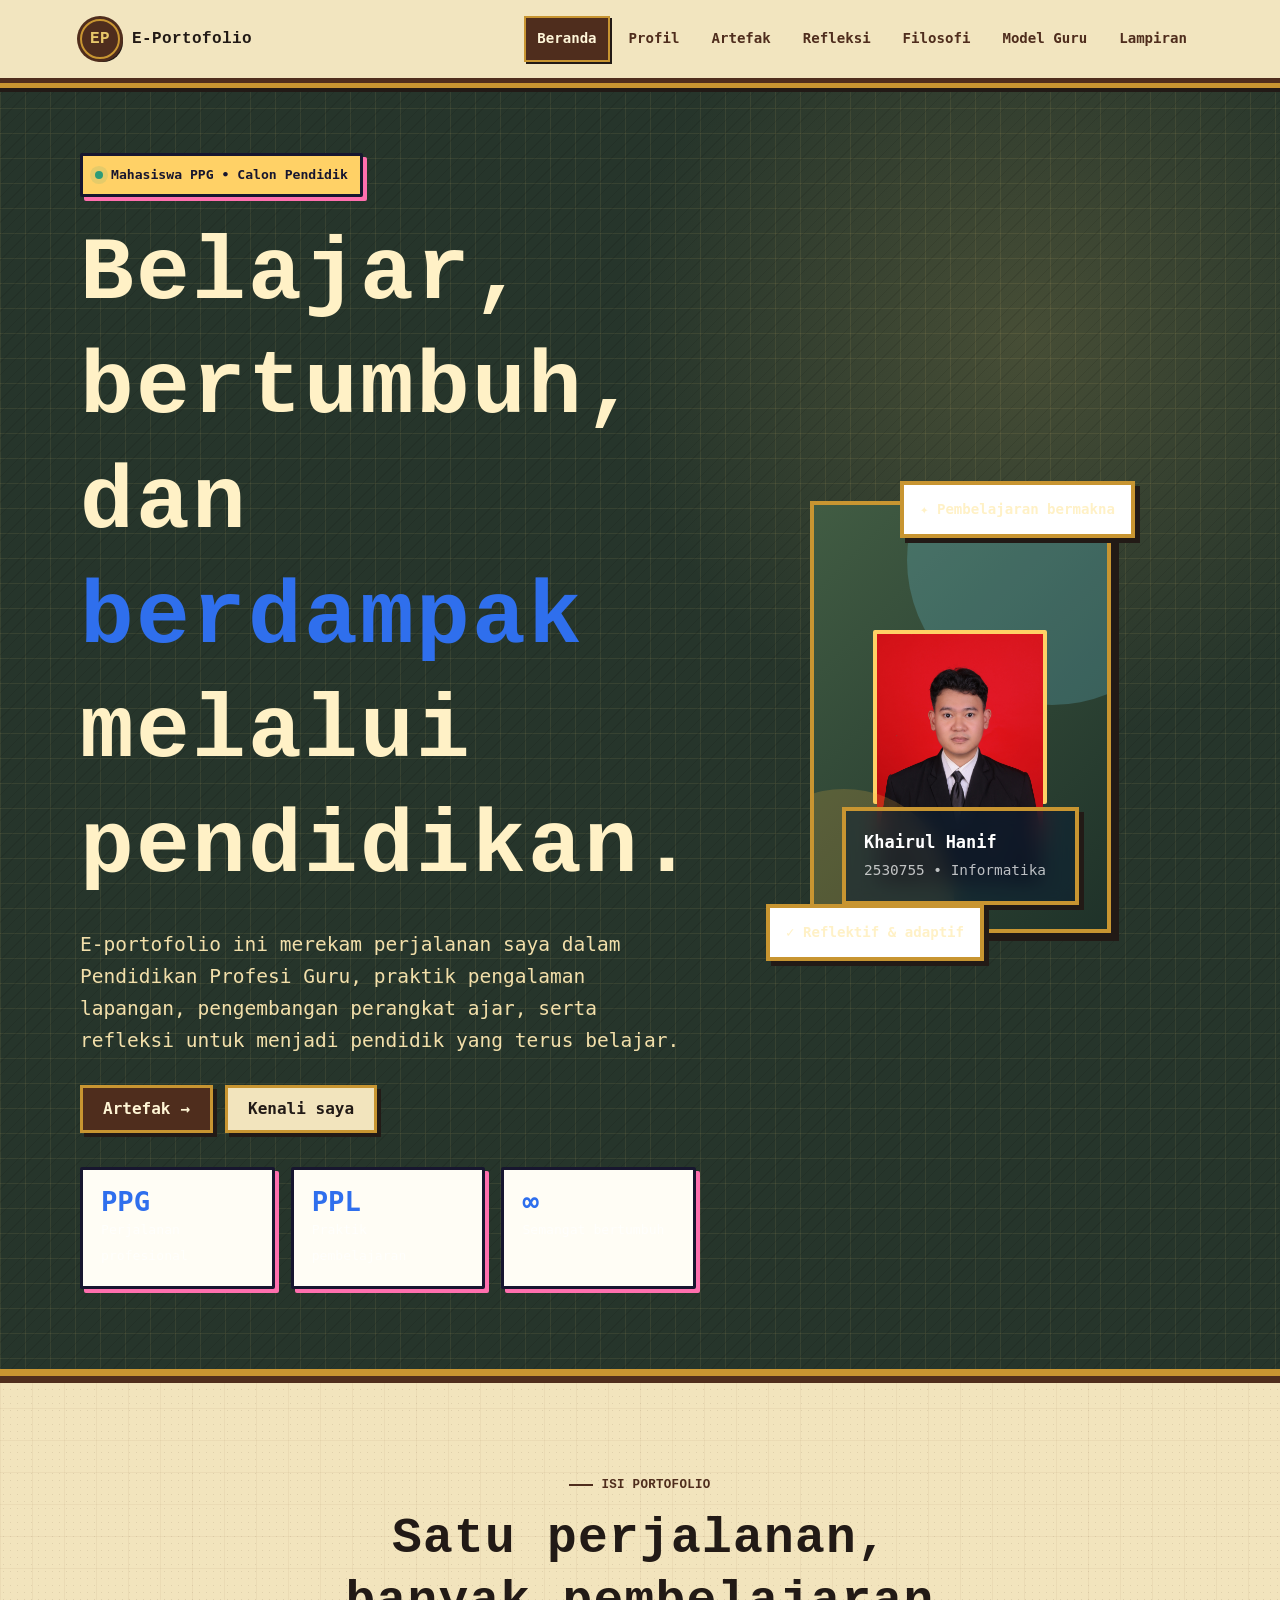
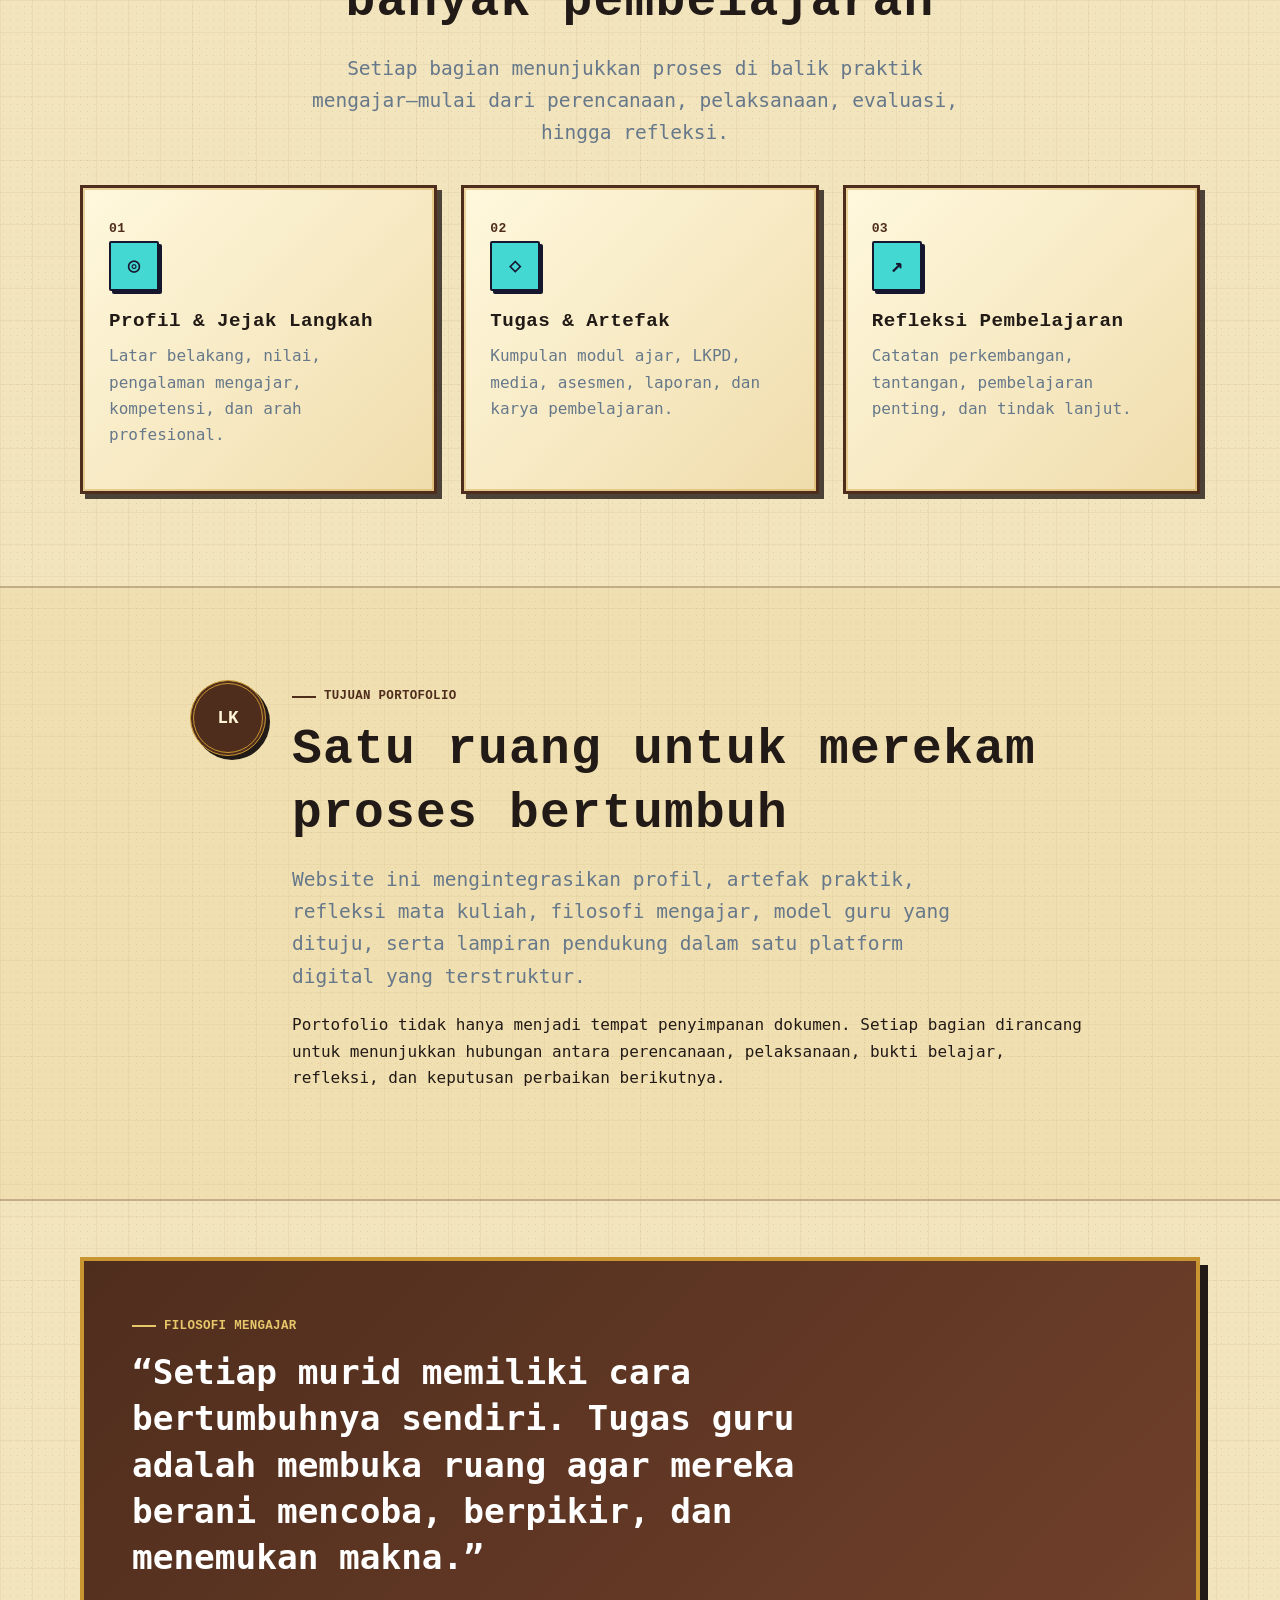
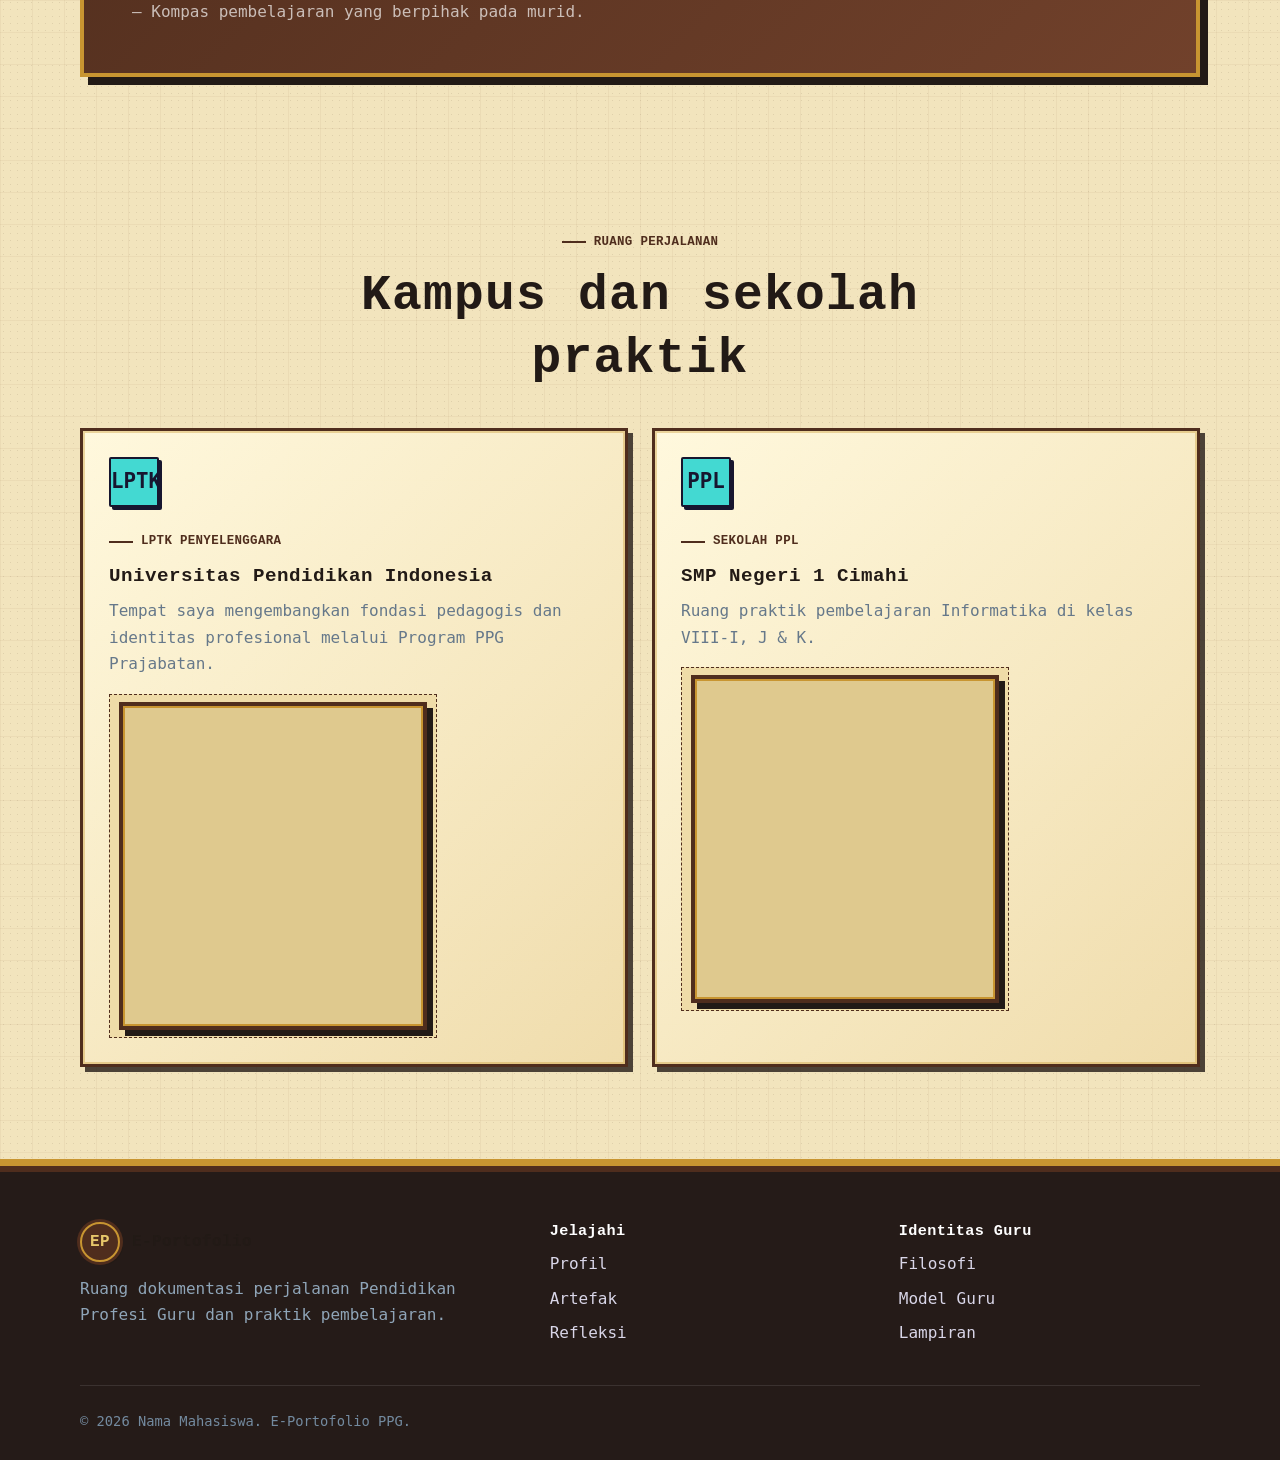
==== commit ce189e07: "v2" ====
--- a/index.html
+++ b/index.html
@@ -28,7 +28,7 @@
           <div class="hero-kicker"><span class="status-dot"></span> Mahasiswa PPG • Calon Pendidik</div>
           <h1>Belajar, bertumbuh, dan <span>berdampak</span> melalui pendidikan.</h1>
           <p class="lead">E-portofolio ini merekam perjalanan saya dalam Pendidikan Profesi Guru, praktik pengalaman lapangan, pengembangan perangkat ajar, serta refleksi untuk menjadi pendidik yang terus belajar.</p>
-          <div class="actions"><a class="btn btn-primary" href="artefak.html">Jelajahi karya <span aria-hidden="true">→</span></a><a class="btn btn-secondary" href="profil.html">Kenali saya</a></div>
+          <div class="actions"><a class="btn btn-primary" href="artefak.html">Artefak <span aria-hidden="true">→</span></a><a class="btn btn-secondary" href="profil.html">Kenali saya</a></div>
           <div class="stats">
             <div class="stat"><strong>PPG</strong><span>Perjalanan profesional</span></div>
             <div class="stat"><strong>PPL</strong><span>Praktik pembelajaran</span></div>
@@ -37,8 +37,8 @@
         </div>
         <div class="hero-visual" data-reveal style="--delay:140ms">
           <div class="portrait-card">
-            <div class="portrait-placeholder"><div class="portrait-initials">NM</div></div>
-            <div class="portrait-caption"><strong>Nama Mahasiswa</strong><span>PPG Prajabatan • Pendidikan Informatika</span></div>
+            <div class="portrait-placeholder"><div class="portrait-initials"><img src="assets/images/pp.jpg"></div></div>
+            <div class="portrait-caption"><strong>Khairul Hanif</strong><span>2530755 • Informatika</span></div>
           </div>
           <div class="floating-note note-one">✦ Pembelajaran bermakna</div>
           <div class="floating-note note-two">✓ Reflektif & adaptif</div>
@@ -73,10 +73,17 @@
 
     <section class="section">
       <div class="container">
-        <div class="section-heading center" data-reveal><span class="eyebrow">RUANG PERJALANAN</span><h2>Kampus dan sekolah praktik</h2></div><div class="grid-2 location-grid"><article class="card location-card" data-reveal><div class="icon-box">UPI</div><span class="eyebrow">UNIVERSITAS PENYELENGGARA</span><h3>Universitas Pendidikan Indonesia</h3><p class="muted">Tempat saya mengembangkan fondasi pedagogis dan identitas profesional melalui Program PPG Prajabatan.</p><span class="resource-empty">TAUTAN MAPS DAPAT DITAMBAHKAN</span></article><article class="card location-card" data-reveal style="--delay:80ms"><div class="icon-box">PPL</div><span class="eyebrow">SEKOLAH PENEMPATAN</span><h3>SMA Negeri 12 Bandung</h3><p class="muted">Ruang praktik pembelajaran Informatika di kelas XI-9 pada Semester I dan XI-3 pada Semester II.</p><span class="resource-empty">TAUTAN MAPS DAPAT DITAMBAHKAN</span></article></div>
+        <div class="section-heading center" data-reveal><span class="eyebrow">RUANG PERJALANAN</span><h2>Kampus dan sekolah praktik</h2></div><div class="grid-2 location-grid">
+          <article class="card location-card" data-reveal><div class="icon-box">LPTK</div><span class="eyebrow">LPTK PENYELENGGARA</span><h3>Universitas Pendidikan Indonesia</h3><p class="muted">Tempat saya mengembangkan fondasi pedagogis dan identitas profesional melalui Program PPG Prajabatan.</p><span class="resource-empty"><div class="map-preview">
+<iframe src="https://www.google.com/maps/embed?pb=!1m18!1m12!1m3!1d3961.2442719864075!2d107.59208339999999!3d-6.861301299999999!2m3!1f0!2f0!3f0!3m2!1i1024!2i768!4f13.1!3m3!1m2!1s0x2e68e6b943c2c5ff%3A0xee36226510a79e76!2sIndonesia%20University%20of%20Education!5e0!3m2!1sen!2sid!4v1792828615540!5m2!1sen!2sid" width="600" height="450" style="border:0;" allowfullscreen="true" loading="lazy" referrerpolicy="strict-origin-when-cross-origin">
+</iframe>
+</div></span></article>
+          <article class="card location-card" data-reveal style="--delay:80ms"><div class="icon-box">PPL</div><span class="eyebrow">SEKOLAH PPL</span><h3>SMP Negeri 1 Cimahi</h3><p class="muted">Ruang praktik pembelajaran Informatika di kelas VIII-I, J & K.</p><span class="resource-empty"><div class="map-preview">
+<iframe src="https://www.google.com/maps/embed?pb=!1m18!1m12!1m3!1d3961.1138820940664!2d107.544319!3d-6.8769570999999985!2m3!1f0!2f0!3f0!3m2!1i1024!2i768!4f13.1!3m3!1m2!1s0x2e68e450889a84f7%3A0x1b51460bdee98f0c!2sSMP%20Negeri%201%20Cimahi!5e0!3m2!1sen!2sid!4v1792828957221!5m2!1sen!2sid" width="600" height="450" style="border:0;" allowfullscreen="true" loading="lazy" referrerpolicy="strict-origin-when-cross-origin">
+  </iframe>
+</span></article></div>
       </div>
     </section>
-    <section class="section home-contact"><div class="container contact-grid"><aside class="card contact-panel" data-reveal><span class="eyebrow" style="color:#e7c76a">MARI TERHUBUNG</span><h2>Kolaborasi dan berbagi praktik</h2><p>Tambahkan alamat email serta tautan media profesional yang ingin ditampilkan kepada pengunjung.</p><div class="contact-list"><div class="contact-item"><div class="icon-box" style="margin:0">@</div><div><strong>Email</strong><span>email@contoh.com</span></div></div><div class="contact-item"><div class="icon-box" style="margin:0">in</div><div><strong>LinkedIn</strong><span>linkedin.com/in/username</span></div></div><div class="contact-item"><div class="icon-box" style="margin:0">⌖</div><div><strong>Lokasi</strong><span>Bandung, Jawa Barat</span></div></div></div></aside><div class="card" data-reveal style="--delay:80ms"><span class="eyebrow">KIRIM PESAN</span><h2>Tinggalkan pesan</h2><form id="contact-form"><div class="field"><label for="name">Nama</label><input id="name" name="name" type="text" placeholder="Nama lengkap" required></div><div class="field"><label for="email">Email</label><input id="email" name="email" type="email" placeholder="nama@email.com" required></div><div class="field"><label for="message">Pesan</label><textarea id="message" name="message" placeholder="Tuliskan pesan Anda" required></textarea></div><button class="btn btn-primary" type="submit">Kirim pesan</button><p class="form-note">Formulir demonstrasi—hubungkan ke layanan formulir sebelum dipublikasikan.</p></form></div></div></section>
   </main>
 
   <footer class="site-footer">
--- a/assets/css/style.css
+++ b/assets/css/style.css
@@ -97,8 +97,10 @@
   top: 0;
   z-index: 1000;
   border-bottom: 1px solid transparent;
-  transition: background .25s ease, border-color .25s ease, box-shadow .25s ease;
-}
+  transition: transform .32s cubic-bezier(.2,.75,.25,1), background .25s ease, border-color .25s ease, box-shadow .25s ease;
+  will-change: transform;
+}
+.site-header.header-hidden { transform: translateY(calc(-100% - 12px)); }
 .site-header.scrolled {
   background: rgba(255, 255, 255, .88);
   border-color: rgba(220, 229, 239, .9);
@@ -657,3 +659,77 @@
 .attachment-preview span { font: 900 1.5rem RetroBit,Consolas,monospace; }.attachment-preview p { max-width: 320px; margin: 0; font-size: .8rem; }
 @media (max-width: 980px) { .philosophy-panel { grid-template-columns: auto 1fr; }.practice-proof { grid-column: 2; }.teacher-model-layout { grid-template-columns: .8fr 1.2fr; } }
 @media (max-width: 720px) { .purpose-layout, .cycle-story-grid, .teacher-model-layout, .philosophy-panel, .theory-practice { grid-template-columns: 1fr; }.practice-proof { grid-column: auto; }.teacher-emblem { max-width: 320px; width: 100%; margin-inline: auto; }.principle-number { width: 50px; height: 50px; } }
+
+.map-preview {
+  position: relative;
+  width: 100%;
+  min-height: 320px;
+  overflow: hidden;
+  background: #dfc98e;
+  border: 4px solid var(--rpg-leather);
+  box-shadow:
+    6px 6px 0 var(--rpg-ink),
+    inset 0 0 0 2px var(--rpg-gold);
+}
+
+.map-preview iframe {
+  display: block;
+  width: 100%;
+  height: 320px;
+  border: 0;
+  filter: sepia(18%) saturate(85%) contrast(95%);
+}
+
+@media (max-width: 720px) {
+  .map-preview,
+  .map-preview iframe {
+    min-height: 260px;
+    height: 260px;
+  }
+}
+
+.profile-photo {
+  display: block;
+  width: 260px;
+  height: 260px;
+  margin-inline: auto;
+  object-fit: cover;
+  object-position: center;
+  border-radius: 50%;
+  border: 6px solid var(--rpg-leather);
+  outline: 4px solid var(--rpg-gold);
+  outline-offset: 5px;
+  background: var(--rpg-parchment);
+  box-shadow:
+    9px 9px 0 var(--rpg-ink),
+    inset 0 0 0 3px var(--rpg-amber);
+}
+
+/* Ukuran foto pada HP */
+@media (max-width: 720px) {
+  .profile-photo {
+    width: 210px;
+    height: 210px;
+  }
+}
+
+.profile-photo-frame {
+  width: clamp(170px, 30vw, 280px);
+  aspect-ratio: 1 / 1;
+  margin-inline: auto;
+  overflow: hidden;
+  border-radius: 50%;
+  border: 6px solid var(--rpg-leather);
+  outline: 4px solid var(--rpg-gold);
+  outline-offset: 5px;
+  background: var(--rpg-parchment);
+  box-shadow: 9px 9px 0 var(--rpg-ink);
+}
+
+.profile-photo-frame img {
+  display: block;
+  width: 100%;
+  height: 100%;
+  object-fit: cover;
+  object-position: center;
+}
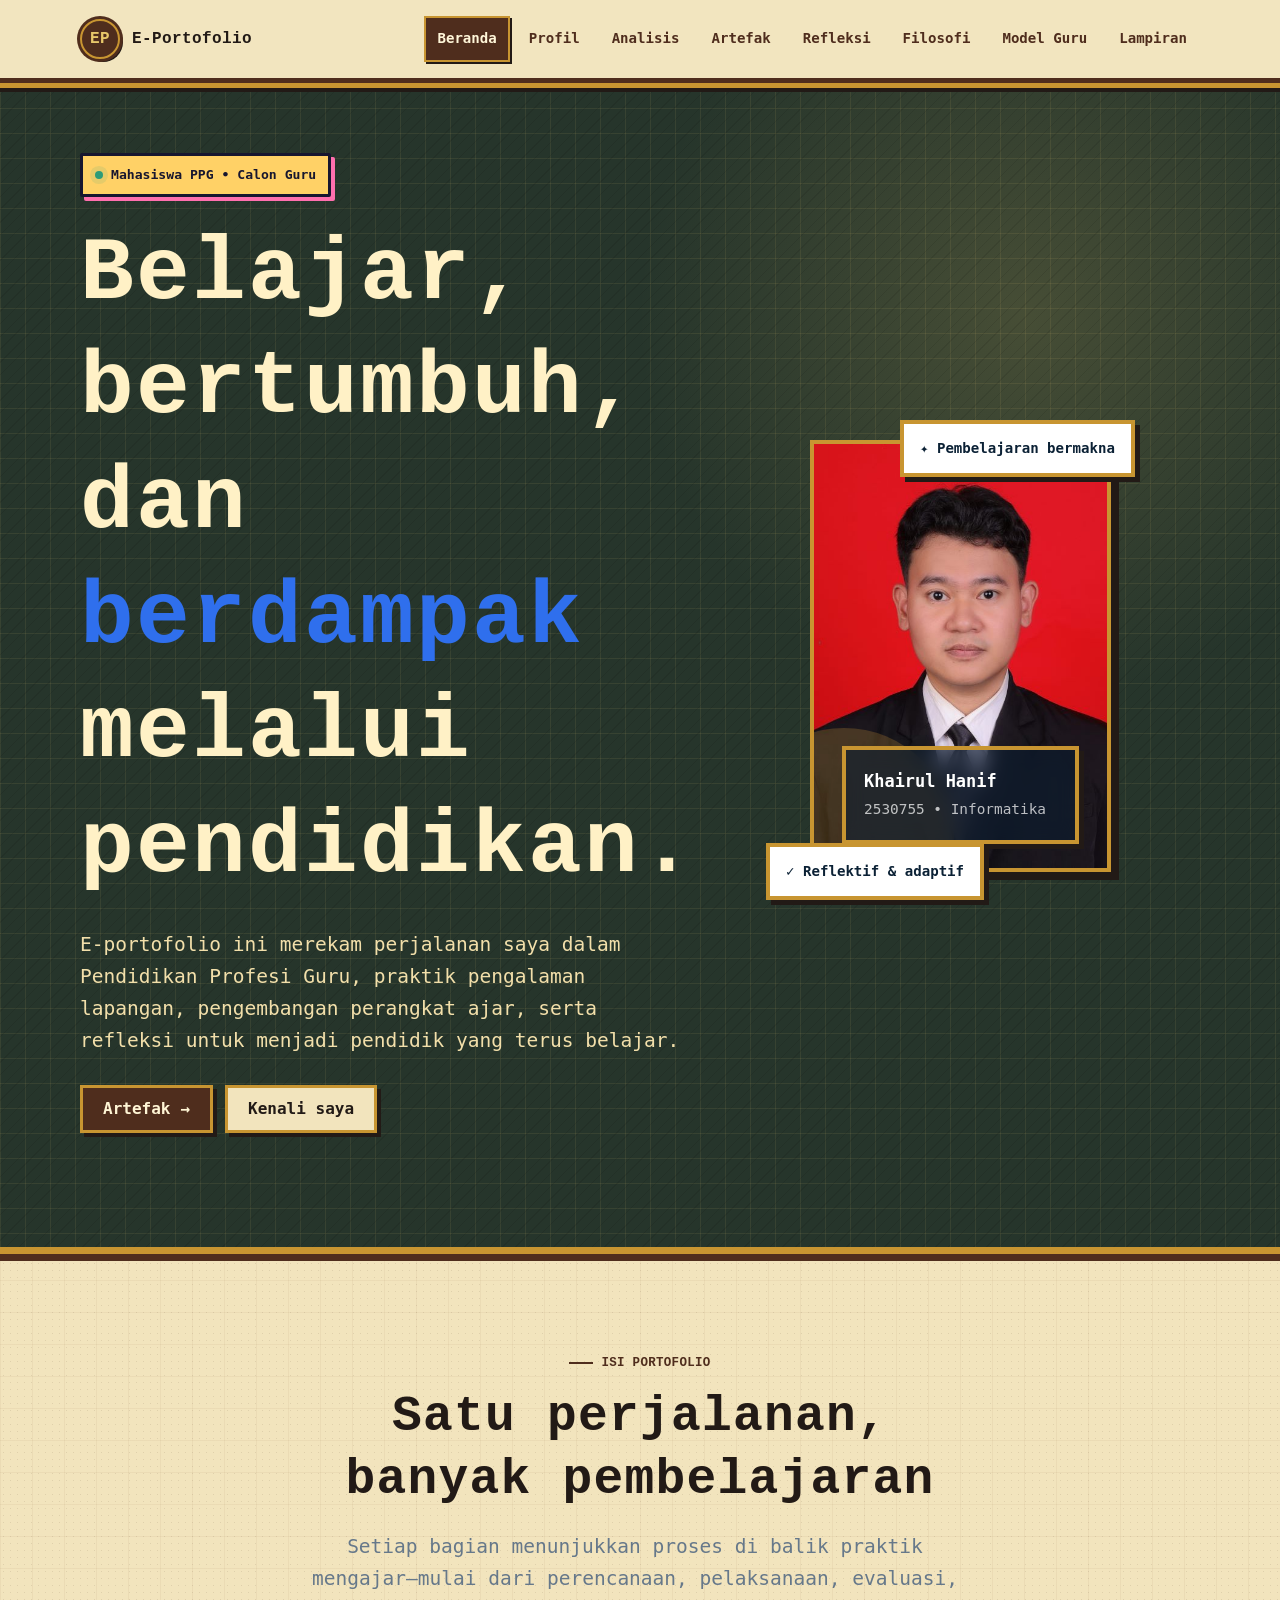
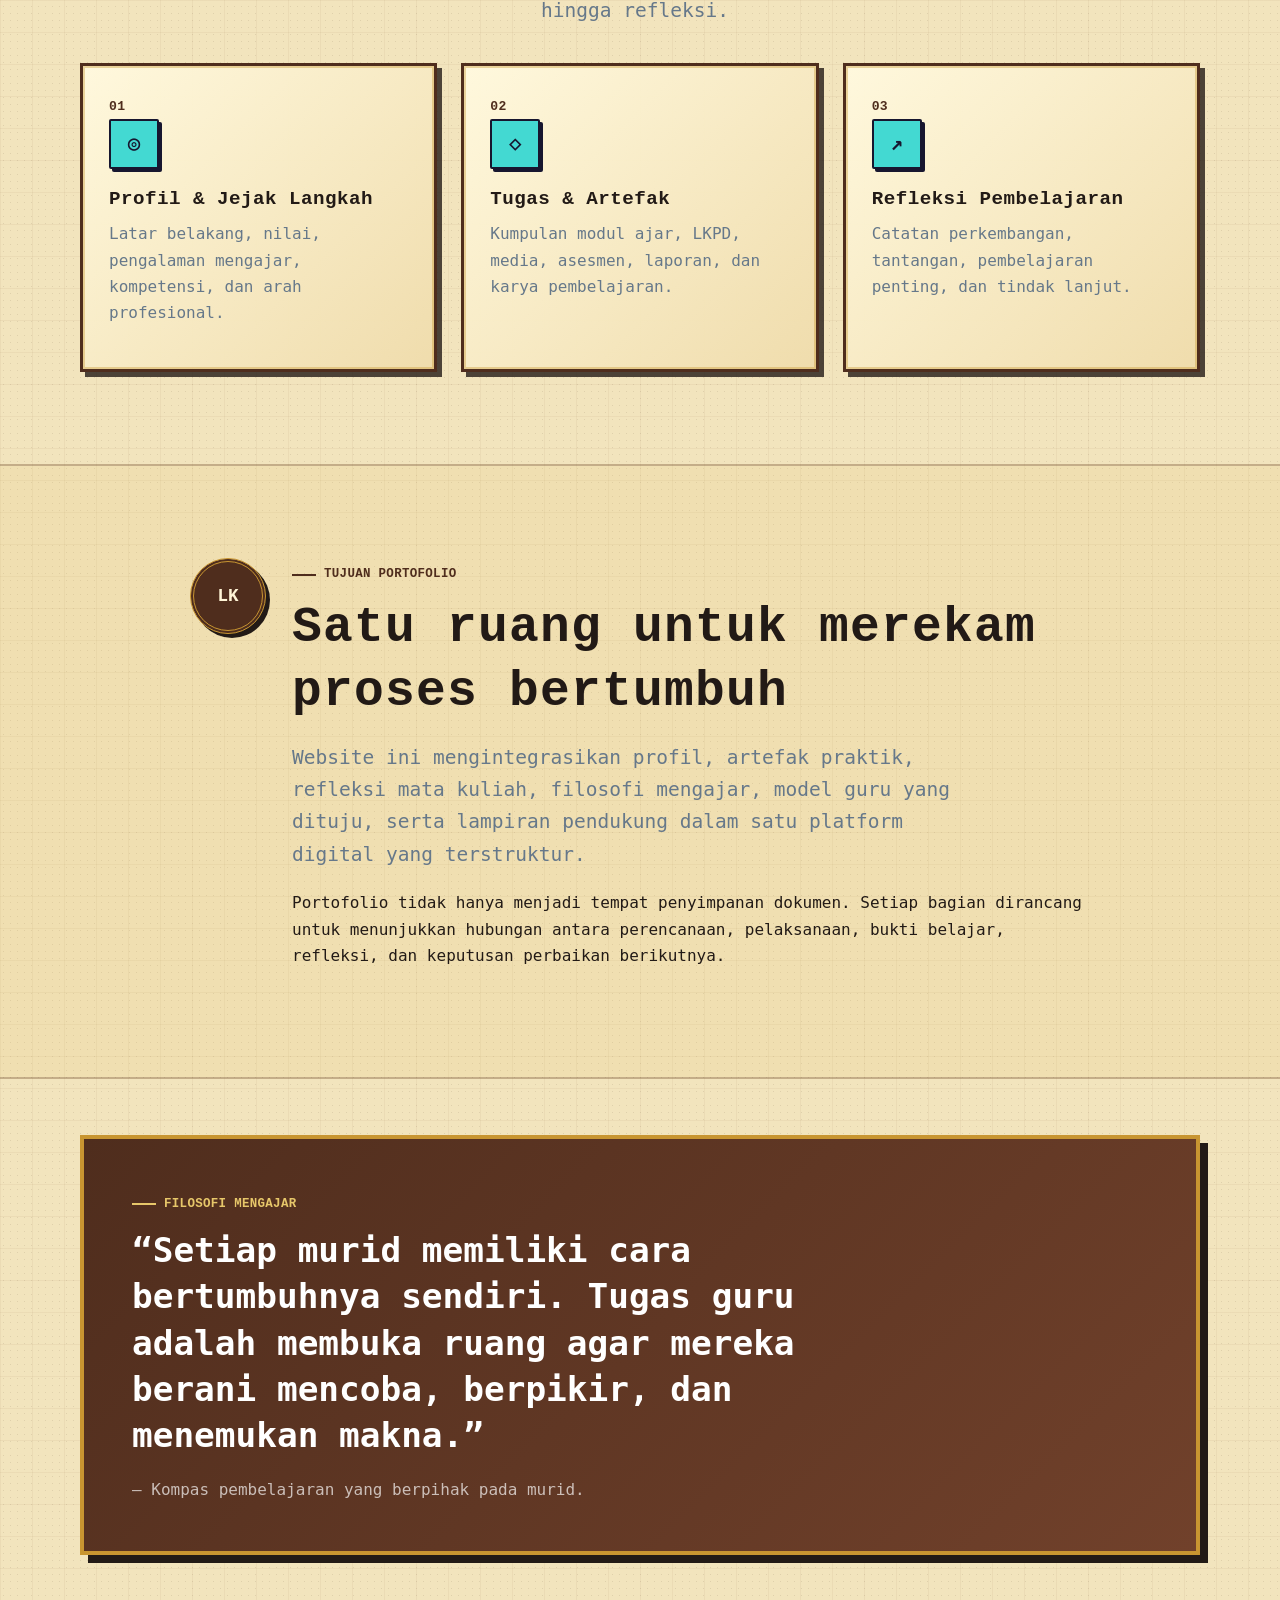
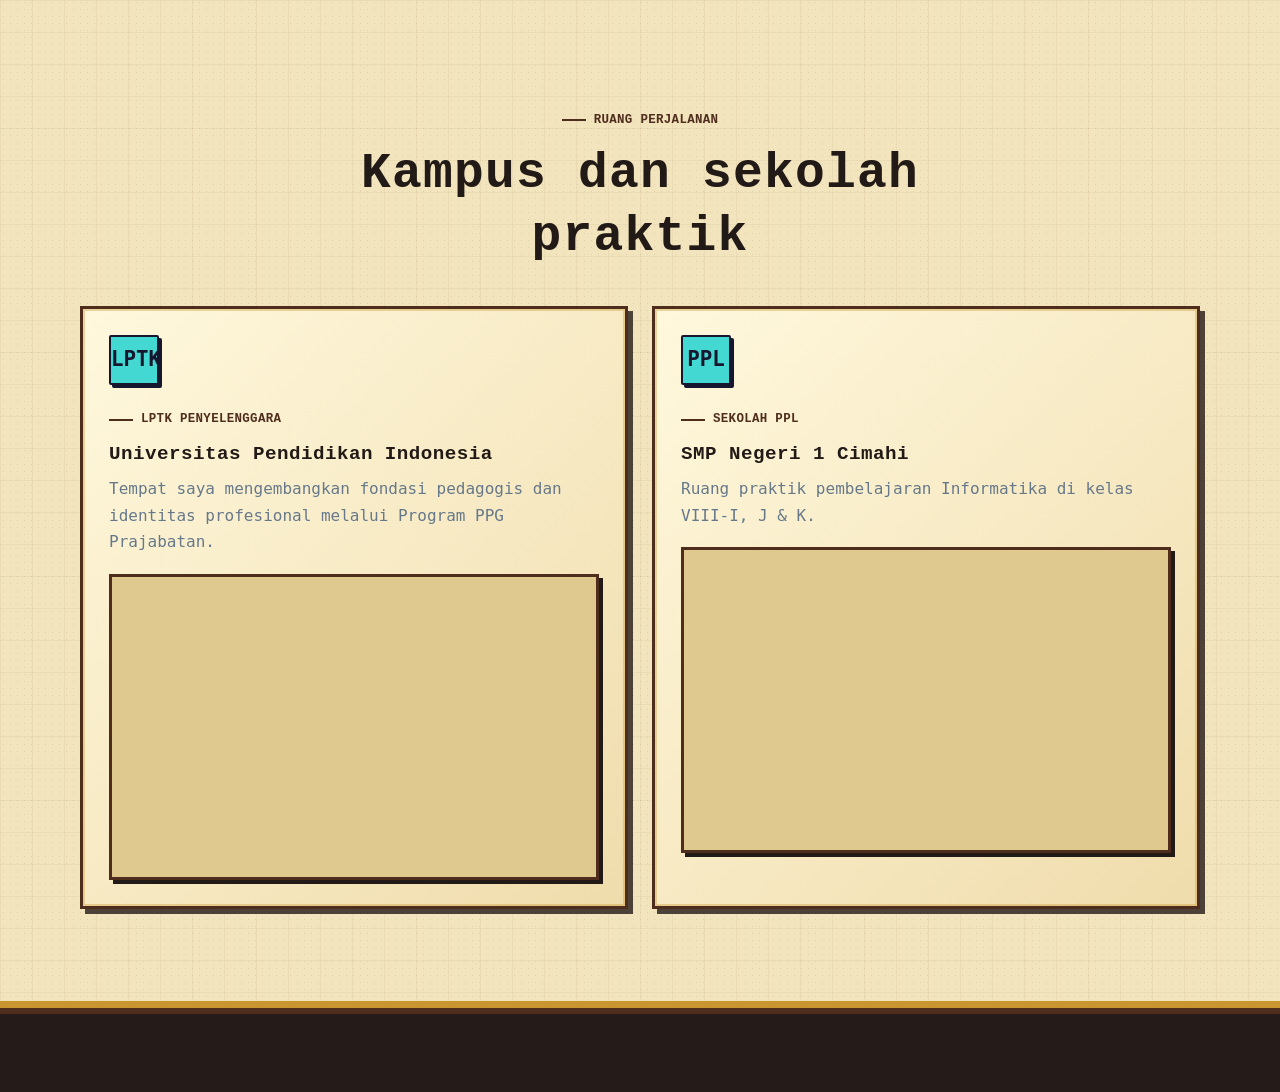
==== commit dee65ce8: "Add files via upload" ====
--- a/index.html
+++ b/index.html
@@ -16,7 +16,7 @@
       <a class="brand" href="index.html"><span class="brand-mark">EP</span><span>E-Portofolio</span></a>
       <button class="menu-toggle" type="button" aria-label="Buka menu" aria-expanded="false"><span></span><span></span><span></span></button>
       <ul class="nav-links">
-        <li><a class="active" href="index.html">Beranda</a></li><li><a href="profil.html">Profil</a></li><li><a href="artefak.html">Artefak</a></li><li><a href="refleksi.html">Refleksi</a></li><li><a href="filosofi.html">Filosofi</a></li><li><a href="model-guru.html">Model Guru</a></li><li><a href="lampiran.html">Lampiran</a></li>
+        <li><a class="active" href="index.html">Beranda</a></li><li><a href="profil.html">Profil</a></li><li><a href="analisis.html">Analisis</a></li><li><a href="artefak.html">Artefak</a></li><li><a href="refleksi.html">Refleksi</a></li><li><a href="filosofi.html">Filosofi</a></li><li><a href="model-guru.html">Model Guru</a></li><li><a href="lampiran.html">Lampiran</a></li>
       </ul>
     </nav>
   </header>
@@ -25,19 +25,16 @@
     <section class="hero">
       <div class="container hero-grid">
         <div data-reveal>
-          <div class="hero-kicker"><span class="status-dot"></span> Mahasiswa PPG • Calon Pendidik</div>
+          <div class="hero-kicker"><span class="status-dot"></span> Mahasiswa PPG • Calon Guru</div>
           <h1>Belajar, bertumbuh, dan <span>berdampak</span> melalui pendidikan.</h1>
           <p class="lead">E-portofolio ini merekam perjalanan saya dalam Pendidikan Profesi Guru, praktik pengalaman lapangan, pengembangan perangkat ajar, serta refleksi untuk menjadi pendidik yang terus belajar.</p>
           <div class="actions"><a class="btn btn-primary" href="artefak.html">Artefak <span aria-hidden="true">→</span></a><a class="btn btn-secondary" href="profil.html">Kenali saya</a></div>
           <div class="stats">
-            <div class="stat"><strong>PPG</strong><span>Perjalanan profesional</span></div>
-            <div class="stat"><strong>PPL</strong><span>Praktik pembelajaran</span></div>
-            <div class="stat"><strong>∞</strong><span>Semangat bertumbuh</span></div>
           </div>
         </div>
         <div class="hero-visual" data-reveal style="--delay:140ms">
           <div class="portrait-card">
-            <div class="portrait-placeholder"><div class="portrait-initials"><img src="assets/images/pp.jpg"></div></div>
+            <div class="portrait-placeholder"><img class="hero-profile-image" src="assets/images/pp.jpg" alt="Foto profil Khairul Hanif" loading="eager"></div>
             <div class="portrait-caption"><strong>Khairul Hanif</strong><span>2530755 • Informatika</span></div>
           </div>
           <div class="floating-note note-one">✦ Pembelajaran bermakna</div>
@@ -74,20 +71,19 @@
     <section class="section">
       <div class="container">
         <div class="section-heading center" data-reveal><span class="eyebrow">RUANG PERJALANAN</span><h2>Kampus dan sekolah praktik</h2></div><div class="grid-2 location-grid">
-          <article class="card location-card" data-reveal><div class="icon-box">LPTK</div><span class="eyebrow">LPTK PENYELENGGARA</span><h3>Universitas Pendidikan Indonesia</h3><p class="muted">Tempat saya mengembangkan fondasi pedagogis dan identitas profesional melalui Program PPG Prajabatan.</p><span class="resource-empty"><div class="map-preview">
+          <article class="card location-card" data-reveal><div class="icon-box">LPTK</div><span class="eyebrow">LPTK PENYELENGGARA</span><h3>Universitas Pendidikan Indonesia</h3><p class="muted">Tempat saya mengembangkan fondasi pedagogis dan identitas profesional melalui Program PPG Prajabatan.</p><div class="map-preview">
 <iframe src="https://www.google.com/maps/embed?pb=!1m18!1m12!1m3!1d3961.2442719864075!2d107.59208339999999!3d-6.861301299999999!2m3!1f0!2f0!3f0!3m2!1i1024!2i768!4f13.1!3m3!1m2!1s0x2e68e6b943c2c5ff%3A0xee36226510a79e76!2sIndonesia%20University%20of%20Education!5e0!3m2!1sen!2sid!4v1792828615540!5m2!1sen!2sid" width="600" height="450" style="border:0;" allowfullscreen="true" loading="lazy" referrerpolicy="strict-origin-when-cross-origin">
 </iframe>
-</div></span></article>
-          <article class="card location-card" data-reveal style="--delay:80ms"><div class="icon-box">PPL</div><span class="eyebrow">SEKOLAH PPL</span><h3>SMP Negeri 1 Cimahi</h3><p class="muted">Ruang praktik pembelajaran Informatika di kelas VIII-I, J & K.</p><span class="resource-empty"><div class="map-preview">
+</div></article>
+          <article class="card location-card" data-reveal style="--delay:80ms"><div class="icon-box">PPL</div><span class="eyebrow">SEKOLAH PPL</span><h3>SMP Negeri 1 Cimahi</h3><p class="muted">Ruang praktik pembelajaran Informatika di kelas VIII-I, J & K.</p><div class="map-preview">
 <iframe src="https://www.google.com/maps/embed?pb=!1m18!1m12!1m3!1d3961.1138820940664!2d107.544319!3d-6.8769570999999985!2m3!1f0!2f0!3f0!3m2!1i1024!2i768!4f13.1!3m3!1m2!1s0x2e68e450889a84f7%3A0x1b51460bdee98f0c!2sSMP%20Negeri%201%20Cimahi!5e0!3m2!1sen!2sid!4v1792828957221!5m2!1sen!2sid" width="600" height="450" style="border:0;" allowfullscreen="true" loading="lazy" referrerpolicy="strict-origin-when-cross-origin">
   </iframe>
-</span></article></div>
+</div></article></div>
       </div>
     </section>
   </main>
 
   <footer class="site-footer">
-    <div class="container"><div class="footer-grid"><div><a class="brand" href="index.html"><span class="brand-mark">EP</span><span>E-Portofolio</span></a><p>Ruang dokumentasi perjalanan Pendidikan Profesi Guru dan praktik pembelajaran.</p></div><div><h3>Jelajahi</h3><div class="footer-links"><a href="profil.html">Profil</a><a href="artefak.html">Artefak</a><a href="refleksi.html">Refleksi</a></div></div><div><h3>Identitas Guru</h3><div class="footer-links"><a href="filosofi.html">Filosofi</a><a href="model-guru.html">Model Guru</a><a href="lampiran.html">Lampiran</a></div></div></div><div class="copyright">© <span data-year></span> Nama Mahasiswa. E-Portofolio PPG.</div></div>
   </footer>
 </body>
 </html>
--- a/assets/css/style.css
+++ b/assets/css/style.css
@@ -166,13 +166,14 @@
 .portrait-card::before { width: 290px; height: 290px; top: -90px; right: -90px; background: rgba(114, 212, 239, .22); }
 .portrait-card::after { width: 220px; height: 220px; left: -80px; bottom: -80px; background: rgba(245, 182, 66, .20); }
 .portrait-placeholder { position: absolute; inset: 0; display: grid; place-items: center; }
+.hero-profile-image { width: 100%; height: 100%; object-fit: cover; object-position: center 24%; }
 .portrait-initials { width: 174px; height: 174px; display: grid; place-items: center; font-size: 4rem; font-weight: 900; border: 2px solid rgba(255, 255, 255, .35); border-radius: 50%; background: rgba(255, 255, 255, .12); backdrop-filter: blur(8px); }
 .portrait-caption { position: absolute; left: 28px; right: 28px; bottom: 24px; z-index: 2; padding: 18px; background: rgba(9, 30, 51, .56); border: 1px solid rgba(255, 255, 255, .16); border-radius: 18px; backdrop-filter: blur(10px); }
 .portrait-caption strong { display: block; font-size: 1.06rem; }
 .portrait-caption span { color: rgba(255,255,255,.72); font-size: .9rem; }
 .floating-note { position: absolute; z-index: 3; padding: 13px 16px; background: white; border-radius: 14px; box-shadow: var(--shadow-sm); font-size: .88rem; font-weight: 800; animation: float 4s ease-in-out infinite; }
-.note-one { top: 0; right: 0; }
-.note-two { left: 0; bottom: 0; animation-delay: -2s; }
+.note-one { top: 0; right: 0; color: #0b2135;}
+.note-two { left: 0; bottom: 0; animation-delay: -2s; color:#0b2135;}
 @keyframes float { 50% { transform: translateY(-9px); } }
 
 /* Page headers */
@@ -563,6 +564,8 @@
 .quest-card.active b { color: var(--rpg-amber); }
 .rpg-page .filter-status { width: auto; margin: 28px 0 0; color: var(--rpg-ink); background: #f8e9bd; border-color: var(--rpg-leather); box-shadow: 3px 3px 0 var(--rpg-ink); }
 .journal-section { position: relative; background: rgba(231,199,106,.16); border-block: 2px solid rgba(79,45,29,.36); }
+#reflectionContent { display: grid; gap: 52px; }
+.reflection-all-entry { scroll-margin-top: 110px; }
 .journal-entry { padding: 34px; background: linear-gradient(100deg, #fff9df, #f1dfb0); border: 4px double var(--rpg-leather); box-shadow: 8px 8px 0 rgba(34,26,22,.84); }
 .journal-entry.entry-in { animation: questOpen .42s steps(5,end); }
 @keyframes questOpen { from { opacity: 0; transform: translateY(18px); clip-path: inset(0 0 100% 0); } to { opacity: 1; transform: none; clip-path: inset(0); } }
@@ -575,6 +578,11 @@
 .evidence-card h3 { margin-bottom: 8px; }
 .evidence-card p { margin: 0; color: #4c3425; }
 .evidence-icon { width: 43px; height: 43px; display: grid; place-items: center; color: #fff5d3; background: var(--rpg-leather); border: 2px solid var(--rpg-gold); border-radius: 50%; font-size: 1.1rem; }
+.artifact-link-action { margin-top: 18px; }
+.artifact-open-button { display: inline-flex; width: fit-content; }
+.reflection-long-text { padding: 30px; color: #4c3425; background: rgba(255,249,222,.88); border: 3px solid var(--rpg-leather); border-left: 9px solid var(--rpg-gold); box-shadow: 5px 5px 0 var(--rpg-ink); }
+.reflection-long-text h3 { margin: 7px 0 18px; }
+.reflection-long-text p { margin: 0; color: #4c3425; line-height: 1.9; text-align: justify; white-space: pre-line; }
 .journal-note { margin-top: 22px; padding: 18px 20px; color: #553a27; background: #f4dda1; border-left: 7px solid var(--rpg-leather); font: .88rem Consolas, monospace; }
 .cycle-archive { background: rgba(231,199,106,.14); border-block: 2px solid rgba(79,45,29,.3); }
 .cycle-grid { margin-top: 30px; }
@@ -587,7 +595,7 @@
 .cycle-card p { margin: 0; }
 .cycle-evidence, .cycle-note, .cycle-next { padding: 13px 14px; color: #4c3425; border-left: 5px solid var(--rpg-gold); background: rgba(231,199,106,.24); font-size: .89rem; }
 .cycle-note { border-left-color: var(--rpg-plum); }.cycle-next { border-left-color: var(--rpg-moss); }
-@media (max-width: 720px) { .quest-board, .evidence-grid { grid-template-columns: 1fr; }.journal-intro { grid-template-columns: 1fr; }.journal-entry { padding: 22px; }.rpg-page .rpg-hero { padding-block: 78px 62px; } }
+@media (max-width: 720px) { .quest-board, .evidence-grid { grid-template-columns: 1fr; }.journal-intro { grid-template-columns: 1fr; }.journal-entry { padding: 22px; }.reflection-long-text { padding: 21px; }.rpg-page .rpg-hero { padding-block: 78px 62px; } }
 
 /* Smooth query panels — no pixel overlay */
 .soft-query-enter, .query-panel-enter { animation: softQueryIn .38s cubic-bezier(.2,.75,.25,1) both; }
@@ -629,6 +637,8 @@
 .purpose-layout { display: grid; grid-template-columns: auto 1fr; gap: 26px; align-items: start; max-width: 900px; margin-inline: auto; }
 .portfolio-purpose { background: rgba(231,199,106,.14); border-block: 2px solid rgba(79,45,29,.28); }
 .location-card { min-height: 240px; }
+.map-preview { width: 100%; aspect-ratio: 16 / 10; overflow: hidden; margin-top: 18px; border: 3px solid var(--rpg-leather); box-shadow: 4px 4px 0 var(--rpg-ink); background: #dfc98e; }
+.map-preview iframe { display: block; width: 100%; height: 100%; border: 0 !important; }
 .home-contact { background: rgba(79,45,29,.08); }
 .compact-timeline { display: grid; gap: 18px; margin-top: 20px; }
 .compact-timeline > div { padding: 15px 0 15px 18px; border-left: 5px solid var(--rpg-gold); }
@@ -644,6 +654,10 @@
 .resource-section-heading h3 { margin: 5px 0; }.resource-section-heading p { margin: 0; color: var(--muted); }
 .principle-stack { display: grid; gap: 34px; }
 .philosophy-panel { display: grid; grid-template-columns: auto minmax(0,1.5fr) minmax(230px,.65fr); gap: 24px; padding: 30px; background: linear-gradient(110deg,#fff9df,#eed9a7); border: 4px double var(--rpg-leather); box-shadow: 7px 7px 0 var(--rpg-ink); }
+.philosophy-panel-wide { grid-template-columns: auto minmax(0,1fr); }
+.philosophy-panel-wide .theory-practice { grid-template-columns: repeat(2,minmax(0,1fr)); }
+.philosophy-panel-wide .theory-practice section { padding: 22px; }
+.philosophy-panel-wide .theory-practice p + p { margin-top: 13px; }
 .principle-number { width: 60px; height: 60px; display: grid; place-items: center; color: #fff4d3; background: var(--rpg-moss); border: 3px solid var(--rpg-gold); border-radius: 50%; font: 900 .9rem RetroBit,Consolas,monospace; }
 .theory-practice { display: grid; grid-template-columns: repeat(2,minmax(0,1fr)); gap: 18px; margin-top: 18px; }
 .theory-practice section { padding: 17px; background: rgba(255,255,255,.38); border-left: 5px solid var(--rpg-gold); }
@@ -651,85 +665,106 @@
 .practice-proof { align-self: stretch; padding: 20px; color: #f8e9bb; background: var(--rpg-leather); border: 2px solid var(--rpg-gold); }
 .practice-proof > span { color: var(--rpg-amber); font: 800 .7rem RetroBit,Consolas,monospace; }.practice-proof p { color: #e9d8ae; }
 .teacher-model-layout { display: grid; grid-template-columns: .65fr 1.35fr; gap: 50px; align-items: center; }
+.round-feature-photo { width: min(100%,360px); aspect-ratio: 1; overflow: hidden; margin-inline: auto; border: 8px double var(--rpg-gold); border-radius: 50%; box-shadow: 10px 10px 0 var(--rpg-ink); background: var(--rpg-leather); }
+.round-feature-photo img { display: block; width: 100%; height: 100%; object-fit: cover; object-position: center 22%; }
 .teacher-emblem { aspect-ratio: 1; display: grid; place-items: center; align-content: center; gap: 12px; color: #fff2c5; background: radial-gradient(circle,var(--rpg-moss),#26352b); border: 8px double var(--rpg-gold); border-radius: 50%; box-shadow: 10px 10px 0 var(--rpg-ink); font-family: RetroBit,Consolas,monospace; text-align: center; }
 .teacher-emblem span { font-size: clamp(1rem,3vw,1.8rem); }.teacher-emblem strong { color: var(--rpg-gold); font-size: 3rem; }.teacher-emblem small { letter-spacing: .12em; }
 .model-pillars, .appendix-gallery { background: rgba(231,199,106,.14); border-block: 2px solid rgba(79,45,29,.28); }
 .attachment-card { padding: 24px; background: linear-gradient(135deg,#fff9df,#edd7a5); border: 3px solid var(--rpg-leather); box-shadow: 6px 6px 0 var(--rpg-ink); }
 .attachment-preview { aspect-ratio: 16/10; display: grid; place-items: center; align-content: center; gap: 12px; margin-bottom: 20px; color: #6a4a35; background: #dfc98e; border: 2px solid var(--rpg-leather); text-align: center; }
 .attachment-preview span { font: 900 1.5rem RetroBit,Consolas,monospace; }.attachment-preview p { max-width: 320px; margin: 0; font-size: .8rem; }
+.attachment-library { background: rgba(242,228,189,.68); }
+.attachment-selector { display: grid; grid-template-columns: repeat(3,minmax(0,1fr)); gap: 16px; }
+.attachment-query-card { display: grid; grid-template-columns: auto 1fr; gap: 5px 13px; align-items: center; min-height: 120px; padding: 18px; color: var(--rpg-ink); background: linear-gradient(135deg,#fff7d9,#e7d09c); border: 3px solid var(--rpg-leather); box-shadow: 5px 5px 0 var(--rpg-ink); text-align: left; cursor: pointer; transition: transform .24s ease,box-shadow .24s ease,background .24s ease,color .24s ease; }
+.attachment-query-card:hover { transform: translateY(-4px); box-shadow: 5px 9px 0 var(--rpg-ink); }
+.attachment-query-card.active { color: #fff5d2; background: linear-gradient(135deg,var(--rpg-moss),#26352b); border-color: var(--rpg-gold); }
+.attachment-query-card > span { grid-row: 1 / span 2; width: 45px; height: 45px; display: grid; place-items: center; color: #fff5d2; background: var(--rpg-leather); border: 2px solid var(--rpg-gold); border-radius: 50%; font: 900 .75rem RetroBit,Consolas,monospace; }
+.attachment-query-card strong { align-self: end; font-size: .82rem; line-height: 1.45; }.attachment-query-card small { grid-column: 2; align-self: start; color: #6a4c35; font: .75rem Consolas,monospace; }.attachment-query-card.active small { color: #e9d7a6; }
+.attachment-content-section { background: rgba(231,199,106,.14); border-block: 2px solid rgba(79,45,29,.3); }
+#attachmentContent { display: grid; gap: 48px; }
+.attachment-vault { padding: 32px; scroll-margin-top: 110px; background: linear-gradient(105deg,#fff9df,#f0ddb0); border: 4px double var(--rpg-leather); box-shadow: 8px 8px 0 rgba(34,26,22,.84); }
+.attachment-source-grid { display: grid; grid-template-columns: repeat(2,minmax(0,1fr)); gap: 20px; margin-top: 26px; }
+.attachment-source-card { min-width: 0; overflow: hidden; background: rgba(255,249,222,.94); border: 3px solid var(--rpg-leather); box-shadow: 4px 4px 0 rgba(34,26,22,.82); }
+.attachment-source-preview,.attachment-source-placeholder { min-height: 300px; overflow: hidden; border-bottom: 3px solid var(--rpg-leather); background: #dfc98e; }
+.attachment-source-preview iframe,.attachment-source-preview img { display: block; width: 100%; height: 300px; min-height: 300px; border: 0; object-fit: cover; background: #fff; }
+.attachment-file-caption { margin: 0; padding: 15px 17px; color: #533b2c; line-height: 1.65; }
+.attachment-file-caption a { margin-left: 6px; color: var(--rpg-moss); font-weight: 800; text-decoration: underline; }
+.attachment-file-caption span { color: #876e59; font-weight: 700; }
+#analysisContent { display: grid; gap: 48px; }
+.analysis-vault { padding: 32px; scroll-margin-top: 110px; background: linear-gradient(105deg,#fff9df,#f0ddb0); border: 4px double var(--rpg-leather); box-shadow: 8px 8px 0 rgba(34,26,22,.84); }
+.analysis-file-grid { display: grid; grid-template-columns: repeat(2,minmax(0,1fr)); gap: 20px; margin-top: 26px; }
+.analysis-file-card { min-width: 0; overflow: hidden; background: rgba(255,249,222,.94); border: 3px solid var(--rpg-leather); box-shadow: 4px 4px 0 rgba(34,26,22,.82); }
+.analysis-file-preview,.analysis-file-placeholder { min-height: 340px; overflow: hidden; border-bottom: 3px solid var(--rpg-leather); background: #dfc98e; }
+.analysis-file-preview iframe { display: block; width: 100%; height: 340px; border: 0; background: #fff; }
+.analysis-file-placeholder { display: grid; place-items: center; align-content: center; gap: 12px; color: #674832; text-align: center; background-image: linear-gradient(135deg,rgba(255,255,255,.2) 25%,transparent 25%,transparent 50%,rgba(255,255,255,.2) 50%,rgba(255,255,255,.2) 75%,transparent 75%); background-size: 24px 24px; }
+.analysis-file-placeholder span { font: 900 1.5rem RetroBit,Consolas,monospace; }
+.analysis-file-placeholder small { font: 700 .66rem Consolas,monospace; }
+.analysis-file-card p { margin: 0; padding: 15px 17px; color: #533b2c; line-height: 1.65; }
+.analysis-file-card a { margin-left: 6px; color: var(--rpg-moss); font-weight: 800; text-decoration: underline; }
+.analysis-file-card p > span { color: #876e59; font-weight: 700; }
+.attachment-source-placeholder { display: grid; place-items: center; align-content: center; gap: 10px; color: #6a4a35; text-align: center; background-image: linear-gradient(135deg,rgba(255,255,255,.2) 25%,transparent 25%,transparent 50%,rgba(255,255,255,.2) 50%,rgba(255,255,255,.2) 75%,transparent 75%); background-size: 24px 24px; }
+.attachment-source-placeholder span { font: 900 1.4rem RetroBit,Consolas,monospace; }.attachment-source-placeholder small { max-width: 150px; font: 800 .6rem Consolas,monospace; }
+.attachment-source-body { display: flex; flex-direction: column; padding: 22px; }.attachment-source-body h3 { margin: 6px 0 10px; font-size: .95rem; }.attachment-source-body p { color: #5b4230; }.attachment-source-body .resource-action { margin-top: auto; }
+@media (max-width: 980px) { .attachment-selector { grid-template-columns: 1fr; }.attachment-source-grid,.analysis-file-grid { grid-template-columns: 1fr; } }
+@media (max-width: 720px) { .attachment-vault,.analysis-vault { padding: 20px; }.attachment-source-preview,.attachment-source-placeholder { border-bottom: 3px solid var(--rpg-leather); }.analysis-file-preview,.analysis-file-placeholder { min-height: 270px; }.analysis-file-preview iframe { height: 270px; } }
 @media (max-width: 980px) { .philosophy-panel { grid-template-columns: auto 1fr; }.practice-proof { grid-column: 2; }.teacher-model-layout { grid-template-columns: .8fr 1.2fr; } }
 @media (max-width: 720px) { .purpose-layout, .cycle-story-grid, .teacher-model-layout, .philosophy-panel, .theory-practice { grid-template-columns: 1fr; }.practice-proof { grid-column: auto; }.teacher-emblem { max-width: 320px; width: 100%; margin-inline: auto; }.principle-number { width: 50px; height: 50px; } }
 
-.map-preview {
-  position: relative;
-  width: 100%;
-  min-height: 320px;
+/* Responsive portrait used on the Profile page. */
+.profile-photo-frame {
+  width: clamp(210px, 32vw, 390px);
+  aspect-ratio: 1 / 1;
+  align-self: center;
+  justify-self: center;
   overflow: hidden;
-  background: #dfc98e;
-  border: 4px solid var(--rpg-leather);
-  box-shadow:
-    6px 6px 0 var(--rpg-ink),
-    inset 0 0 0 2px var(--rpg-gold);
-}
-
-.map-preview iframe {
-  display: block;
-  width: 100%;
-  height: 320px;
-  border: 0;
-  filter: sepia(18%) saturate(85%) contrast(95%);
-}
-
-@media (max-width: 720px) {
-  .map-preview,
-  .map-preview iframe {
-    min-height: 260px;
-    height: 260px;
-  }
-}
-
-.profile-photo {
-  display: block;
-  width: 260px;
-  height: 260px;
-  margin-inline: auto;
-  object-fit: cover;
-  object-position: center;
-  border-radius: 50%;
-  border: 6px solid var(--rpg-leather);
+  border: 7px solid var(--rpg-leather);
   outline: 4px solid var(--rpg-gold);
   outline-offset: 5px;
+  border-radius: 50%;
   background: var(--rpg-parchment);
-  box-shadow:
-    9px 9px 0 var(--rpg-ink),
-    inset 0 0 0 3px var(--rpg-amber);
-}
-
-/* Ukuran foto pada HP */
-@media (max-width: 720px) {
-  .profile-photo {
-    width: 210px;
-    height: 210px;
-  }
-}
-
-.profile-photo-frame {
-  width: clamp(170px, 30vw, 280px);
-  aspect-ratio: 1 / 1;
-  margin-inline: auto;
-  overflow: hidden;
-  border-radius: 50%;
-  border: 6px solid var(--rpg-leather);
-  outline: 4px solid var(--rpg-gold);
-  outline-offset: 5px;
-  background: var(--rpg-parchment);
-  box-shadow: 9px 9px 0 var(--rpg-ink);
-}
-
-.profile-photo-frame img {
-  display: block;
-  width: 100%;
-  height: 100%;
-  object-fit: cover;
-  object-position: center;
-}+  box-shadow: 10px 10px 0 var(--rpg-ink);
+}
+.profile-photo-frame img { display: block; width: 100%; height: 100%; object-fit: cover; object-position: center 22%; }
+
+/* CPD 4.F — professional quest */
+.cpd-hero { background-image: radial-gradient(circle at 78% 30%,rgba(200,149,49,.2),transparent 24%), linear-gradient(120deg,rgba(34,26,22,.96),rgba(65,92,67,.9)); }
+.cpd-profile { background: rgba(242,228,189,.72); }
+.cpd-profile-grid { display: grid; grid-template-columns: .62fr 1.38fr; gap: 52px; align-items: center; }
+.cpd-emblem { aspect-ratio: 1; display: grid; place-items: center; align-content: center; gap: 10px; max-width: 360px; color: #fff2c5; background: radial-gradient(circle,var(--rpg-plum),#271c24); border: 8px double var(--rpg-gold); border-radius: 50%; box-shadow: 10px 10px 0 var(--rpg-ink); text-align: center; }
+.cpd-emblem span, .cpd-emblem small { font-family: RetroBit,Consolas,monospace; }.cpd-emblem span { font-size: clamp(1.1rem,3vw,2rem); }.cpd-emblem strong { color: var(--rpg-amber); font-size: clamp(2.8rem,7vw,5rem); line-height: .9; }.cpd-emblem small { max-width: 75%; font-size: .62rem; letter-spacing: .09em; }
+.sdg-badges { display: flex; flex-wrap: wrap; gap: 9px; margin-top: 20px; }
+.sdg-badges span { padding: 7px 10px; color: #fff4d0; background: var(--rpg-moss); border: 2px solid var(--rpg-gold); box-shadow: 2px 2px 0 var(--rpg-ink); font: 800 .68rem Consolas,monospace; }
+.cpd-actions { background: rgba(231,199,106,.14); border-block: 2px solid rgba(79,45,29,.28); }
+.cpd-action-selector { display: grid; grid-template-columns: repeat(3,minmax(0,1fr)); gap: 18px; margin: 34px 0; }
+.cpd-action-card { display: grid; grid-template-columns: auto 1fr; gap: 6px 14px; align-items: center; min-height: 142px; padding: 20px; color: var(--rpg-ink); background: linear-gradient(135deg,#fff7d9,#e7d09c); border: 3px solid var(--rpg-leather); box-shadow: 5px 5px 0 var(--rpg-ink); text-align: left; cursor: pointer; transition: transform .24s ease,box-shadow .24s ease,background .24s ease,color .24s ease; }
+.cpd-action-card:hover { transform: translateY(-4px); box-shadow: 5px 9px 0 var(--rpg-ink); }
+.cpd-action-card.active { color: #fff5d2; background: linear-gradient(135deg,var(--rpg-plum),#30202b); border-color: var(--rpg-gold); }
+.cpd-action-card > span { grid-row: 1 / span 2; width: 48px; height: 48px; display: grid; place-items: center; color: #fff5d2; background: var(--rpg-leather); border: 2px solid var(--rpg-gold); border-radius: 50%; font: 900 .78rem RetroBit,Consolas,monospace; }
+.cpd-action-card strong { align-self: end; font-size: .92rem; line-height: 1.4; }.cpd-action-card small { grid-column: 2; align-self: start; color: #6a4c35; font: .76rem Consolas,monospace; }.cpd-action-card.active small { color: #ead8ad; }
+.cpd-action-detail { scroll-margin-top: 105px; }
+.cpd-action-panel { padding: 34px; background: linear-gradient(105deg,#fff9df,#f0ddb0); border: 4px double var(--rpg-leather); box-shadow: 8px 8px 0 rgba(34,26,22,.84); }
+.cpd-action-heading { display: grid; grid-template-columns: auto 1fr; gap: 20px; align-items: center; }.cpd-action-heading h2 { margin: 4px 0 6px; }.cpd-action-heading p { margin: 0; color: #6a503b; }
+.cpd-story-grid { display: grid; grid-template-columns: repeat(2,minmax(0,1fr)); gap: 17px; margin-top: 28px; }
+.cpd-story-grid section { padding: 20px; background: rgba(255,249,222,.8); border: 2px solid var(--rpg-leather); border-left: 7px solid var(--rpg-gold); }
+.cpd-story-grid section:nth-child(2) { border-left-color: var(--rpg-moss); }.cpd-story-grid section:nth-child(3) { border-left-color: var(--rpg-plum); }.cpd-story-grid section:nth-child(4) { border-left-color: #8b513c; }
+.cpd-story-grid p { margin: 8px 0 0; color: #533b2c; }
+.cpd-story-grid .cpd-follow-up { grid-column: 1 / -1; color: #fff1ca; background: var(--rpg-moss); border-color: var(--rpg-gold); }.cpd-story-grid .cpd-follow-up p { color: #f0e1b8; }
+.cpd-proof-grid { display: grid; grid-template-columns: repeat(2,minmax(0,1fr)); gap: 18px; }
+.cpd-proof-card { display: grid; grid-template-columns: 138px 1fr; gap: 18px; align-items: center; padding: 18px; background: rgba(255,249,222,.94); border: 3px solid var(--rpg-leather); box-shadow: 4px 4px 0 var(--rpg-ink); }
+.cpd-proof-card h3 { margin: 5px 0 7px; font-size: .9rem; }.cpd-proof-card p { margin: 0; color: #5d4432; font-size: .84rem; }
+.cpd-proof-placeholder,.cpd-proof-preview { aspect-ratio: 4/3; overflow: hidden; border: 2px solid var(--rpg-leather); background: #dfc98e; }
+.cpd-proof-placeholder { display: grid; place-items: center; align-content: center; gap: 9px; color: #674832; text-align: center; background-image: linear-gradient(135deg,rgba(255,255,255,.2) 25%,transparent 25%,transparent 50%,rgba(255,255,255,.2) 50%,rgba(255,255,255,.2) 75%,transparent 75%); background-size: 22px 22px; }.cpd-proof-placeholder span { font: 900 1.2rem RetroBit,Consolas,monospace; }.cpd-proof-placeholder small { max-width: 110px; font: 700 .55rem Consolas,monospace; }
+.cpd-proof-preview iframe { width: 100%; height: 100%; border: 0; background: #fff; }
+.career-roadmap { background: rgba(242,228,189,.74); }
+.career-path { position: relative; display: grid; gap: 22px; margin-top: 36px; padding-left: 28px; }
+.career-path::before { content: ""; position: absolute; top: 0; bottom: 0; left: 8px; width: 6px; background: repeating-linear-gradient(to bottom,var(--rpg-gold) 0 15px,var(--rpg-leather) 15px 24px); }
+.career-stage { position: relative; display: grid; grid-template-columns: 130px 1fr; gap: 22px; padding: 24px; background: linear-gradient(100deg,#fff9df,#eed9a7); border: 3px solid var(--rpg-leather); box-shadow: 5px 5px 0 var(--rpg-ink); }
+.career-stage::before { content: ""; position: absolute; top: 30px; left: -29px; width: 19px; height: 19px; background: var(--rpg-amber); border: 4px solid var(--rpg-leather); border-radius: 50%; }
+.career-year { align-self: start; padding: 9px; color: #fff1c7; background: var(--rpg-plum); border: 2px solid var(--rpg-gold); text-align: center; font: 800 .7rem RetroBit,Consolas,monospace; }.career-stage h3 { margin: 0 0 7px; }.career-stage p { margin: 0 0 9px; color: #553d2d; }.career-stage small { display: block; padding-left: 12px; color: var(--rpg-moss); border-left: 4px solid var(--rpg-gold); font-weight: 700; }
+.annual-program { background: rgba(79,45,29,.09); }
+.annual-program-panel { padding: 34px; background: linear-gradient(110deg,#fff9df,#edd6a1); border: 4px double var(--rpg-leather); box-shadow: 8px 8px 0 var(--rpg-ink); }.annual-program-panel header { max-width: 850px; margin-bottom: 28px; }.annual-program-panel header p { color: #654b38; }
+.annual-timeline { display: grid; grid-template-columns: repeat(3,minmax(0,1fr)); gap: 16px; }
+.annual-timeline > div { position: relative; min-height: 165px; padding: 20px; background: rgba(255,249,222,.88); border: 2px solid var(--rpg-leather); border-top: 7px solid var(--rpg-gold); }.annual-timeline span { display: inline-grid; width: 35px; height: 35px; place-items: center; margin-bottom: 12px; color: #fff4d3; background: var(--rpg-leather); border: 1px solid var(--rpg-gold); border-radius: 50%; font-weight: 800; }.annual-timeline strong { display: block; margin-bottom: 7px; font-family: RetroBit,Consolas,monospace; font-size: .76rem; }.annual-timeline p { margin: 0; color: #5d4331; }
+.cpd-reflection { background: rgba(231,199,106,.14); }.cpd-commitment { margin-top: 34px; }
+@media (max-width: 1050px) { .cpd-action-selector { grid-template-columns: 1fr; }.cpd-proof-grid { grid-template-columns: 1fr; }.annual-timeline { grid-template-columns: repeat(2,minmax(0,1fr)); } }
+@media (max-width: 720px) { .cpd-profile-grid,.cpd-story-grid,.career-stage { grid-template-columns: 1fr; }.cpd-emblem { width: min(82vw,300px); margin-inline: auto; }.cpd-action-panel,.annual-program-panel { padding: 22px; }.cpd-action-heading { grid-template-columns: 1fr; }.cpd-story-grid .cpd-follow-up { grid-column: auto; }.cpd-proof-card { grid-template-columns: 105px 1fr; }.annual-timeline { grid-template-columns: 1fr; }.career-path { padding-left: 24px; }.career-stage::before { left: -25px; } }
